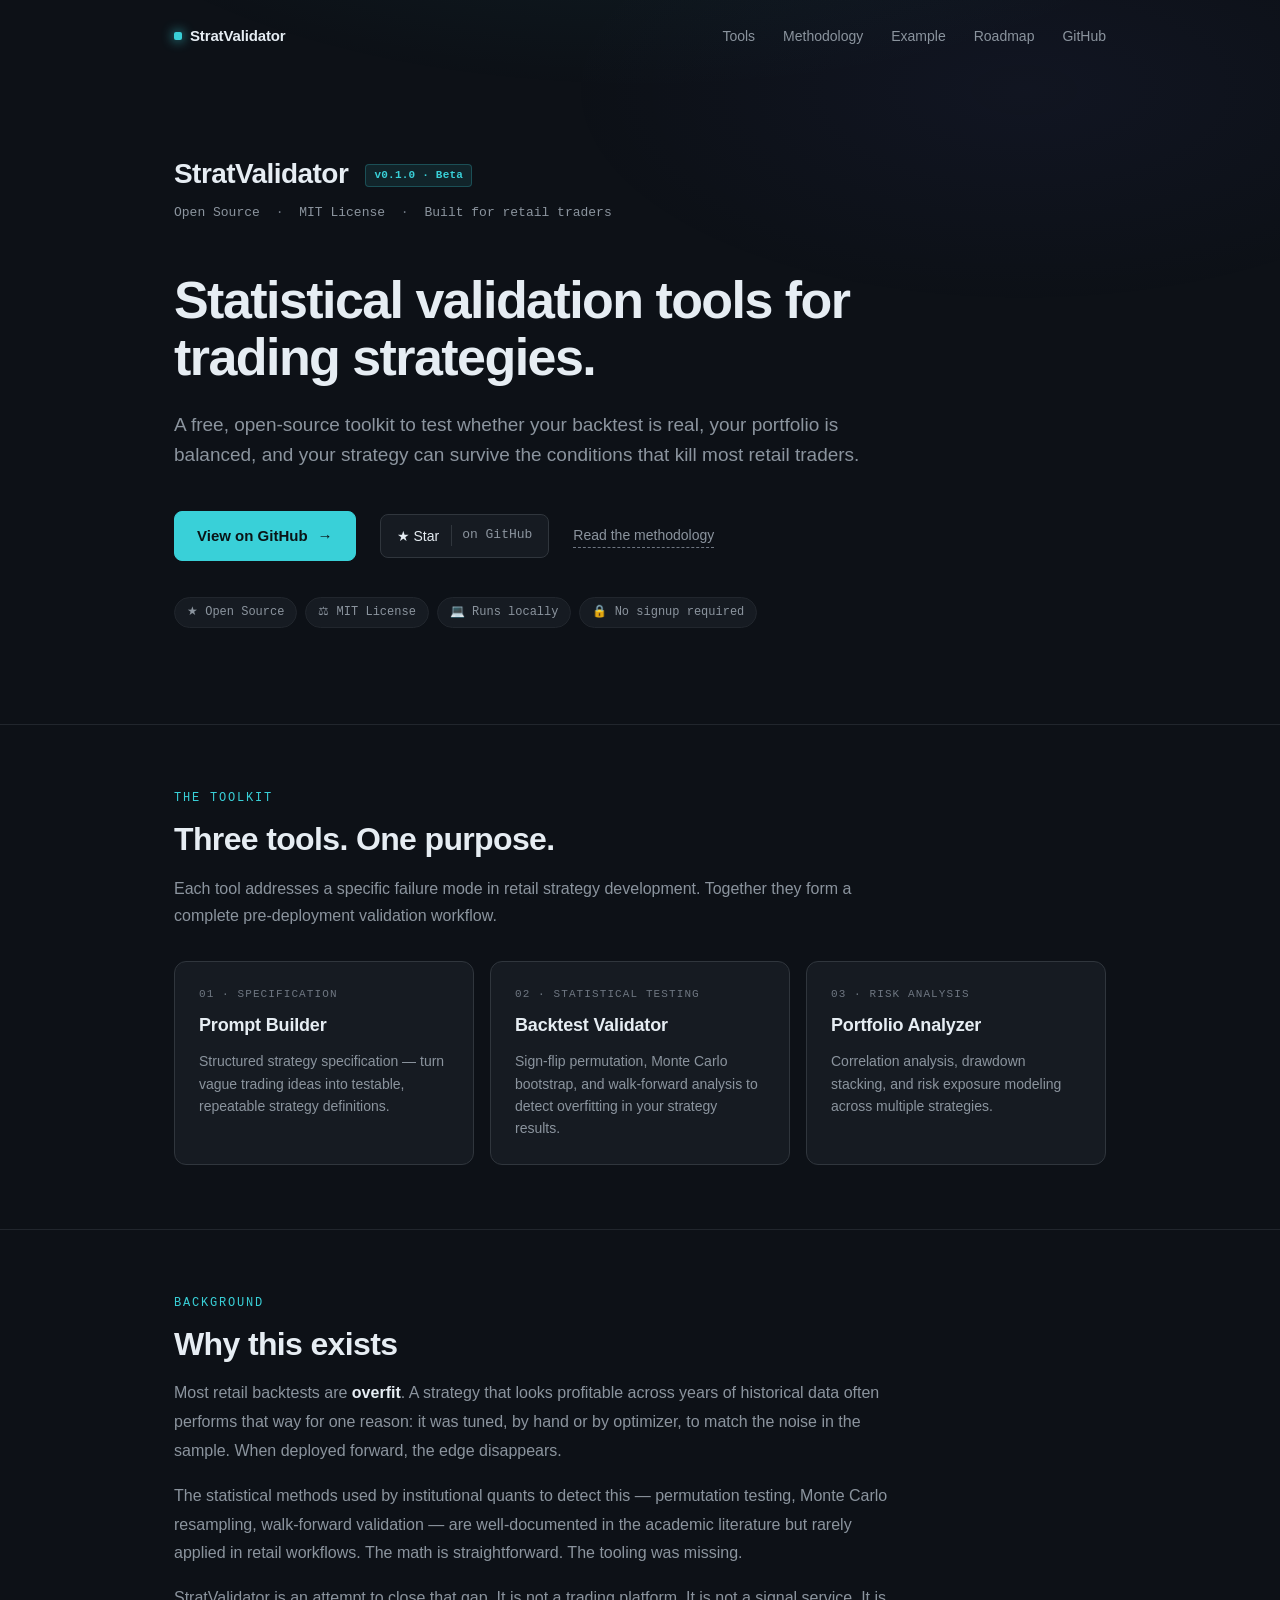
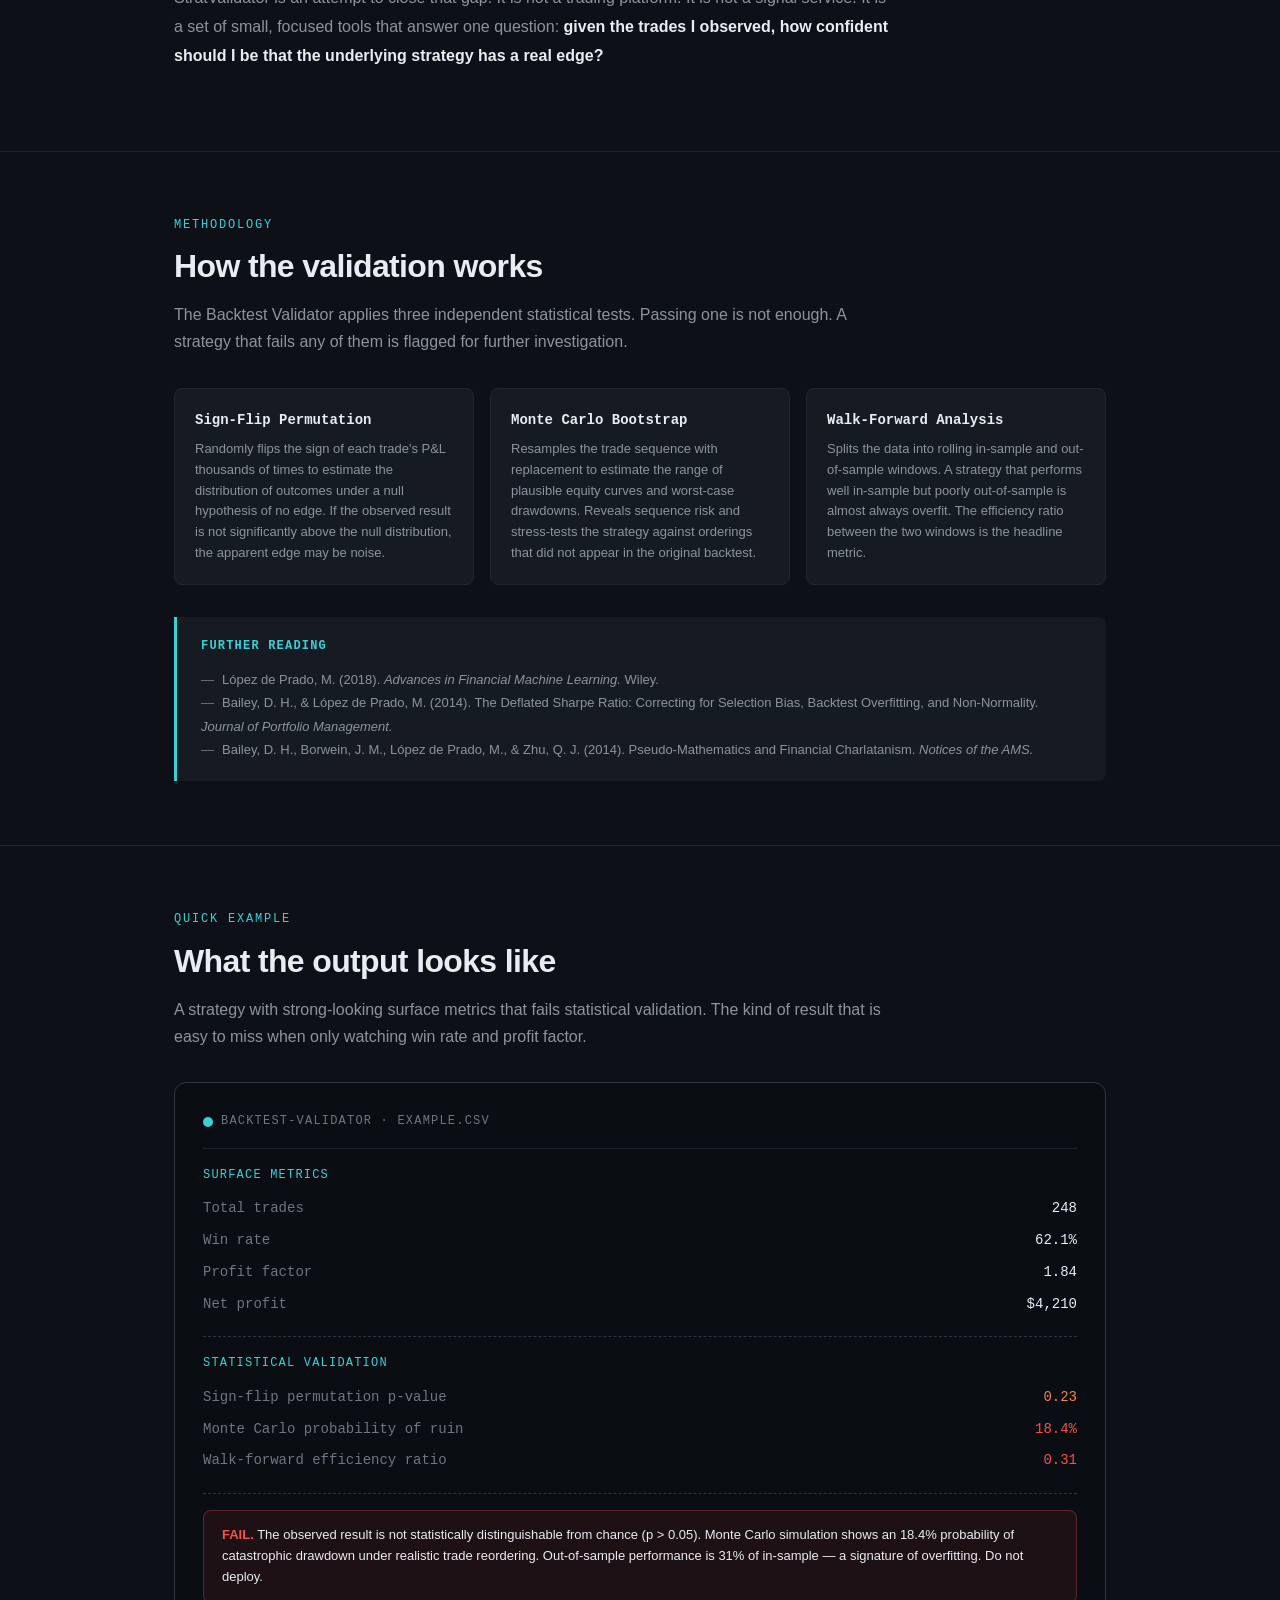
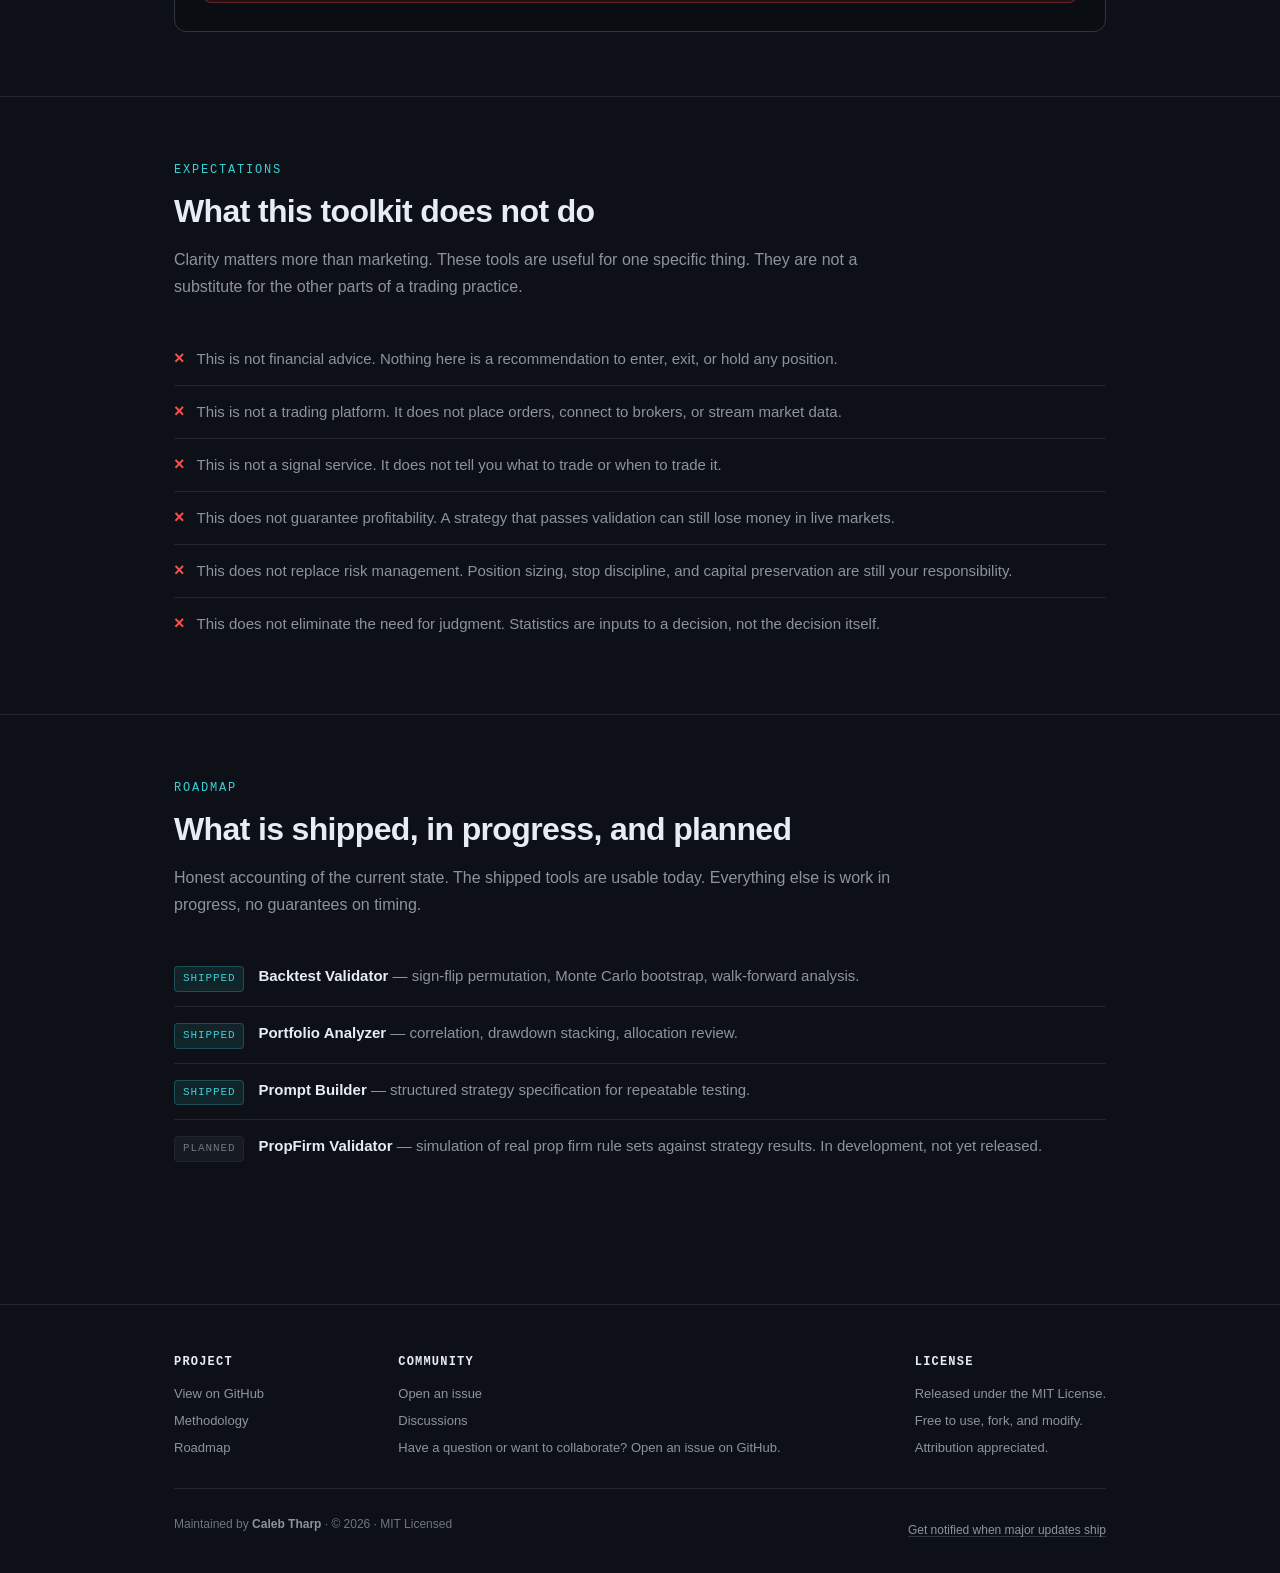
==== index.html @ d324a7cc "Add files via upload" ====
<!DOCTYPE html>
<html lang="en">
<head>
<meta charset="UTF-8">
<meta name="viewport" content="width=device-width, initial-scale=1.0">
<title>StratValidator &mdash; Statistical validation tools for trading strategies</title>
<meta name="description" content="A free, open-source toolkit to test whether your backtest is real, your portfolio is balanced, and your strategy can survive the conditions that kill most retail traders.">
<style>
*, *::before, *::after { box-sizing: border-box; margin: 0; padding: 0; }

:root {
  --bg: #0d1117;
  --bg-elev: #161b22;
  --bg-elev-2: #1c232c;
  --border: #30363d;
  --border-soft: #21262d;
  --text: #e6edf3;
  --text-dim: #8b949e;
  --text-faint: #6e7681;
  --accent: #39d0d8;
  --accent-dim: #2ba9b1;
  --accent-soft: rgba(57, 208, 216, 0.1);
  --warn: #f0883e;
  --danger: #f85149;
  --code-bg: #0a0d12;
  --radius: 8px;
  --radius-lg: 12px;
  --font: -apple-system, BlinkMacSystemFont, "Segoe UI", Roboto, Oxygen, Ubuntu, Cantarell, sans-serif;
  --font-mono: "SF Mono", Menlo, Monaco, Consolas, "Liberation Mono", "Courier New", monospace;
}

html { scroll-behavior: smooth; }

body {
  font-family: var(--font);
  background: var(--bg);
  color: var(--text);
  line-height: 1.6;
  font-size: 16px;
  -webkit-font-smoothing: antialiased;
  -moz-osx-font-smoothing: grayscale;
}

/* Subtle background texture */
body::before {
  content: "";
  position: fixed;
  top: 0;
  left: 0;
  right: 0;
  bottom: 0;
  background:
    radial-gradient(ellipse 80% 50% at 50% -20%, rgba(57, 208, 216, 0.08), transparent 60%),
    radial-gradient(ellipse 60% 40% at 80% 10%, rgba(99, 102, 241, 0.05), transparent 60%);
  pointer-events: none;
  z-index: 0;
}

.container {
  max-width: 980px;
  margin: 0 auto;
  padding: 0 24px;
  position: relative;
  z-index: 1;
}

/* ---------- TOP NAV ---------- */
.topnav {
  padding: 24px 0;
  display: flex;
  justify-content: space-between;
  align-items: center;
  position: relative;
  z-index: 10;
}

.brand-mark {
  font-weight: 700;
  font-size: 15px;
  letter-spacing: -0.01em;
  color: var(--text);
  text-decoration: none;
  display: flex;
  align-items: center;
  gap: 8px;
}

.brand-mark::before {
  content: "";
  display: inline-block;
  width: 8px;
  height: 8px;
  background: var(--accent);
  border-radius: 2px;
  box-shadow: 0 0 12px var(--accent);
}

.nav-links {
  display: flex;
  gap: 28px;
  font-size: 14px;
}

.nav-links a {
  color: var(--text-dim);
  text-decoration: none;
  transition: color 0.15s;
}

.nav-links a:hover { color: var(--text); }

@media (max-width: 640px) {
  .nav-links { display: none; }
}

/* ---------- HERO ---------- */
.hero {
  padding: 80px 0 96px;
  position: relative;
}

.brand-header { margin-bottom: 48px; }

.brand-name {
  font-size: 28px;
  font-weight: 700;
  letter-spacing: -0.02em;
  margin-bottom: 6px;
}

.brand-meta {
  font-size: 13px;
  color: var(--text-dim);
  font-family: var(--font-mono);
}

.brand-meta .dot {
  color: var(--text-faint);
  margin: 0 8px;
}

.version-badge {
  display: inline-block;
  font-size: 11px;
  font-family: var(--font-mono);
  color: var(--accent);
  background: var(--accent-soft);
  border: 1px solid rgba(57, 208, 216, 0.25);
  padding: 2px 8px;
  border-radius: 4px;
  margin-left: 10px;
  vertical-align: middle;
  letter-spacing: 0.02em;
}

.hero-headline {
  font-size: clamp(32px, 5.5vw, 52px);
  font-weight: 700;
  line-height: 1.1;
  letter-spacing: -0.03em;
  margin-bottom: 24px;
  max-width: 820px;
}

.hero-subhead {
  font-size: clamp(16px, 2vw, 19px);
  color: var(--text-dim);
  max-width: 720px;
  margin-bottom: 40px;
  line-height: 1.6;
}

.cta-row {
  display: flex;
  align-items: center;
  gap: 24px;
  flex-wrap: wrap;
  margin-bottom: 36px;
}

.btn-primary {
  display: inline-flex;
  align-items: center;
  gap: 10px;
  background: var(--accent);
  color: #0a1416;
  font-weight: 600;
  font-size: 15px;
  padding: 12px 22px;
  border-radius: var(--radius);
  text-decoration: none;
  transition: all 0.15s;
  border: 1px solid var(--accent);
}

.btn-primary:hover {
  background: var(--accent-dim);
  border-color: var(--accent-dim);
  transform: translateY(-1px);
  box-shadow: 0 6px 20px rgba(57, 208, 216, 0.25);
}

.btn-star {
  display: inline-flex;
  align-items: center;
  gap: 8px;
  background: var(--bg-elev);
  color: var(--text);
  font-weight: 500;
  font-size: 14px;
  padding: 10px 16px;
  border-radius: var(--radius);
  text-decoration: none;
  border: 1px solid var(--border);
  transition: all 0.15s;
}

.btn-star:hover {
  background: var(--bg-elev-2);
  border-color: var(--text-faint);
}

.btn-star .count {
  color: var(--text-dim);
  font-family: var(--font-mono);
  font-size: 13px;
  border-left: 1px solid var(--border);
  padding-left: 10px;
  margin-left: 4px;
}

.link-secondary {
  color: var(--text-dim);
  text-decoration: none;
  font-size: 14px;
  border-bottom: 1px dashed var(--text-faint);
  padding-bottom: 1px;
  transition: color 0.15s;
}

.link-secondary:hover { color: var(--accent); border-bottom-color: var(--accent); }

.trust-signals {
  display: flex;
  flex-wrap: wrap;
  gap: 8px;
  list-style: none;
  margin-top: 8px;
}

.trust-signals li {
  font-size: 12px;
  font-family: var(--font-mono);
  color: var(--text-dim);
  background: var(--bg-elev);
  border: 1px solid var(--border-soft);
  padding: 5px 12px;
  border-radius: 50px;
}

/* ---------- SECTION SHARED ---------- */
section { padding: 64px 0; position: relative; }

.section-label {
  font-size: 12px;
  font-family: var(--font-mono);
  color: var(--accent);
  text-transform: uppercase;
  letter-spacing: 0.15em;
  margin-bottom: 12px;
  display: block;
}

.section-title {
  font-size: clamp(24px, 3vw, 32px);
  font-weight: 700;
  letter-spacing: -0.02em;
  margin-bottom: 16px;
  line-height: 1.2;
}

.section-lead {
  font-size: 16px;
  color: var(--text-dim);
  max-width: 720px;
  margin-bottom: 32px;
  line-height: 1.7;
}

.section-divider {
  border: none;
  border-top: 1px solid var(--border-soft);
  margin: 0;
}

/* ---------- TOOLS GRID ---------- */
.tools-grid {
  display: grid;
  grid-template-columns: repeat(3, 1fr);
  gap: 16px;
}

@media (max-width: 820px) {
  .tools-grid { grid-template-columns: 1fr; }
}

.tool-card {
  background: var(--bg-elev);
  border: 1px solid var(--border);
  border-radius: var(--radius-lg);
  padding: 24px;
  transition: all 0.2s;
  position: relative;
  overflow: hidden;
}

.tool-card:hover {
  border-color: var(--accent-dim);
  transform: translateY(-2px);
  box-shadow: 0 8px 24px rgba(0, 0, 0, 0.3), 0 0 0 1px rgba(57, 208, 216, 0.15);
}

.tool-card::before {
  content: "";
  position: absolute;
  top: 0;
  left: 0;
  right: 0;
  height: 2px;
  background: linear-gradient(90deg, var(--accent) 0%, transparent 100%);
  opacity: 0;
  transition: opacity 0.2s;
}

.tool-card:hover::before { opacity: 1; }

.tool-tag {
  font-size: 11px;
  font-family: var(--font-mono);
  color: var(--text-faint);
  text-transform: uppercase;
  letter-spacing: 0.1em;
  margin-bottom: 8px;
}

.tool-card h3 {
  font-size: 18px;
  font-weight: 600;
  margin-bottom: 10px;
  letter-spacing: -0.01em;
}

.tool-card p {
  font-size: 14px;
  color: var(--text-dim);
  line-height: 1.6;
}

/* ---------- WHY EXISTS ---------- */
.why p {
  font-size: 16px;
  color: var(--text-dim);
  max-width: 720px;
  line-height: 1.8;
  margin-bottom: 16px;
}

.why p strong { color: var(--text); font-weight: 600; }

/* ---------- METHODOLOGY ---------- */
.method-grid {
  display: grid;
  grid-template-columns: repeat(3, 1fr);
  gap: 16px;
  margin-top: 24px;
}

@media (max-width: 820px) {
  .method-grid { grid-template-columns: 1fr; }
}

.method-card {
  background: var(--bg-elev);
  border: 1px solid var(--border-soft);
  border-radius: var(--radius);
  padding: 20px;
}

.method-card h4 {
  font-size: 14px;
  font-weight: 600;
  margin-bottom: 8px;
  color: var(--text);
  font-family: var(--font-mono);
}

.method-card p {
  font-size: 13px;
  color: var(--text-dim);
  line-height: 1.6;
}

.citations {
  margin-top: 32px;
  padding: 20px 24px;
  background: var(--bg-elev);
  border-left: 3px solid var(--accent);
  border-radius: 0 var(--radius) var(--radius) 0;
}

.citations h4 {
  font-size: 12px;
  font-family: var(--font-mono);
  color: var(--accent);
  text-transform: uppercase;
  letter-spacing: 0.1em;
  margin-bottom: 12px;
}

.citations ul {
  list-style: none;
  font-size: 13px;
  color: var(--text-dim);
  line-height: 1.8;
}

.citations li::before {
  content: "—";
  color: var(--text-faint);
  margin-right: 8px;
}

/* ---------- QUICK EXAMPLE ---------- */
.example-block {
  background: var(--code-bg);
  border: 1px solid var(--border);
  border-radius: var(--radius-lg);
  padding: 28px;
  font-family: var(--font-mono);
  font-size: 14px;
  line-height: 1.7;
  margin-top: 20px;
  overflow-x: auto;
}

.example-header {
  display: flex;
  align-items: center;
  gap: 8px;
  padding-bottom: 16px;
  margin-bottom: 16px;
  border-bottom: 1px solid var(--border-soft);
  font-size: 12px;
  color: var(--text-faint);
  text-transform: uppercase;
  letter-spacing: 0.1em;
}

.example-header::before {
  content: "";
  width: 10px;
  height: 10px;
  border-radius: 50%;
  background: var(--accent);
  display: inline-block;
}

.example-label {
  color: var(--accent);
  font-size: 12px;
  text-transform: uppercase;
  letter-spacing: 0.1em;
  margin-bottom: 8px;
  display: block;
}

.example-line {
  display: flex;
  justify-content: space-between;
  padding: 4px 0;
  color: var(--text-dim);
}

.example-line .key { color: var(--text-faint); }
.example-line .val { color: var(--text); }
.example-line .val.fail { color: var(--danger); }
.example-line .val.warn { color: var(--warn); }
.example-line .val.pass { color: var(--accent); }

.example-divider {
  border: none;
  border-top: 1px dashed var(--border);
  margin: 16px 0;
}

.verdict {
  background: rgba(248, 81, 73, 0.08);
  border: 1px solid rgba(248, 81, 73, 0.3);
  border-radius: var(--radius);
  padding: 14px 18px;
  margin-top: 16px;
  font-family: var(--font);
  font-size: 13px;
  color: var(--text);
  line-height: 1.6;
}

.verdict strong { color: var(--danger); }

/* ---------- NOT FOR ---------- */
.not-list {
  list-style: none;
  margin-top: 24px;
}

.not-list li {
  padding: 14px 0;
  border-bottom: 1px solid var(--border-soft);
  color: var(--text-dim);
  font-size: 15px;
  display: flex;
  align-items: flex-start;
  gap: 12px;
}

.not-list li:last-child { border-bottom: none; }

.not-list li::before {
  content: "×";
  color: var(--danger);
  font-weight: 700;
  font-size: 18px;
  flex-shrink: 0;
  line-height: 1.3;
}

/* ---------- ROADMAP ---------- */
.roadmap-list {
  list-style: none;
  margin-top: 20px;
}

.roadmap-list li {
  padding: 14px 0;
  border-bottom: 1px solid var(--border-soft);
  font-size: 15px;
  color: var(--text-dim);
  display: flex;
  align-items: flex-start;
  gap: 14px;
  line-height: 1.6;
}

.roadmap-list li:last-child { border-bottom: none; }

.roadmap-status {
  font-size: 11px;
  font-family: var(--font-mono);
  text-transform: uppercase;
  letter-spacing: 0.08em;
  padding: 3px 8px;
  border-radius: 4px;
  flex-shrink: 0;
  margin-top: 2px;
}

.roadmap-status.shipped {
  color: var(--accent);
  background: var(--accent-soft);
  border: 1px solid rgba(57, 208, 216, 0.25);
}

.roadmap-status.progress {
  color: var(--warn);
  background: rgba(240, 136, 62, 0.1);
  border: 1px solid rgba(240, 136, 62, 0.25);
}

.roadmap-status.future {
  color: var(--text-faint);
  background: var(--bg-elev);
  border: 1px solid var(--border-soft);
}

.roadmap-item-text strong { color: var(--text); font-weight: 600; }

/* ---------- FOOTER ---------- */
footer {
  border-top: 1px solid var(--border-soft);
  padding: 48px 0 32px;
  margin-top: 64px;
  color: var(--text-dim);
  font-size: 14px;
}

.footer-row {
  display: flex;
  justify-content: space-between;
  align-items: flex-start;
  flex-wrap: wrap;
  gap: 24px;
  margin-bottom: 24px;
}

.footer-col h5 {
  font-size: 12px;
  font-family: var(--font-mono);
  color: var(--text);
  text-transform: uppercase;
  letter-spacing: 0.1em;
  margin-bottom: 12px;
}

.footer-col p, .footer-col a {
  font-size: 13px;
  color: var(--text-dim);
  text-decoration: none;
  display: block;
  margin-bottom: 6px;
  line-height: 1.6;
}

.footer-col a:hover { color: var(--accent); }

.footer-bottom {
  border-top: 1px solid var(--border-soft);
  padding-top: 20px;
  display: flex;
  justify-content: space-between;
  align-items: center;
  flex-wrap: wrap;
  gap: 16px;
  font-size: 12px;
  color: var(--text-faint);
}

.footer-newsletter {
  font-size: 12px;
  color: var(--text-faint);
  margin-top: 12px;
}

.footer-newsletter a {
  color: var(--text-dim);
  text-decoration: underline;
  text-decoration-color: var(--border);
  text-underline-offset: 2px;
}

.footer-newsletter a:hover { color: var(--accent); text-decoration-color: var(--accent); }

</style>
</head>
<body>

<!-- ============ TOP NAV ============ -->
<div class="container">
  <nav class="topnav">
    <a href="#" class="brand-mark">StratValidator</a>
    <div class="nav-links">
      <a href="#tools">Tools</a>
      <a href="#methodology">Methodology</a>
      <a href="#example">Example</a>
      <a href="#roadmap">Roadmap</a>
      <a href="https://github.com/ctharp/stratvalidator-core" target="_blank" rel="noopener">GitHub</a>
    </div>
  </nav>
</div>

<!-- ============ HERO ============ -->
<header class="hero">
  <div class="container">
    <div class="brand-header">
      <div class="brand-name">StratValidator <span class="version-badge">v0.1.0 &middot; Beta</span></div>
      <div class="brand-meta">
        Open Source <span class="dot">&middot;</span> MIT License <span class="dot">&middot;</span> Built for retail traders
      </div>
    </div>

    <h1 class="hero-headline">
      Statistical validation tools for trading strategies.
    </h1>

    <p class="hero-subhead">
      A free, open-source toolkit to test whether your backtest is real,
      your portfolio is balanced, and your strategy can survive the conditions
      that kill most retail traders.
    </p>

    <div class="cta-row">
      <a href="https://github.com/ctharp/stratvalidator-core" class="btn-primary" target="_blank" rel="noopener">
        View on GitHub
        <span aria-hidden="true">&rarr;</span>
      </a>
      <a href="https://github.com/ctharp/stratvalidator-core" class="btn-star" target="_blank" rel="noopener">
        &#9733; Star
        <span class="count">on GitHub</span>
      </a>
      <a href="#methodology" class="link-secondary">Read the methodology</a>
    </div>

    <ul class="trust-signals">
      <li>&#9733; Open Source</li>
      <li>&#9878; MIT License</li>
      <li>&#128187; Runs locally</li>
      <li>&#128274; No signup required</li>
    </ul>
  </div>
</header>

<hr class="section-divider">

<!-- ============ TOOLS ============ -->
<section id="tools">
  <div class="container">
    <span class="section-label">The Toolkit</span>
    <h2 class="section-title">Three tools. One purpose.</h2>
    <p class="section-lead">
      Each tool addresses a specific failure mode in retail strategy development.
      Together they form a complete pre-deployment validation workflow.
    </p>

    <div class="tools-grid">
      <article class="tool-card">
        <div class="tool-tag">01 &middot; Specification</div>
        <h3>Prompt Builder</h3>
        <p>Structured strategy specification &mdash; turn vague trading ideas into testable, repeatable strategy definitions.</p>
      </article>

      <article class="tool-card">
        <div class="tool-tag">02 &middot; Statistical Testing</div>
        <h3>Backtest Validator</h3>
        <p>Sign-flip permutation, Monte Carlo bootstrap, and walk-forward analysis to detect overfitting in your strategy results.</p>
      </article>

      <article class="tool-card">
        <div class="tool-tag">03 &middot; Risk Analysis</div>
        <h3>Portfolio Analyzer</h3>
        <p>Correlation analysis, drawdown stacking, and risk exposure modeling across multiple strategies.</p>
      </article>
    </div>
  </div>
</section>

<hr class="section-divider">

<!-- ============ WHY THIS EXISTS ============ -->
<section class="why">
  <div class="container">
    <span class="section-label">Background</span>
    <h2 class="section-title">Why this exists</h2>
    <p>
      Most retail backtests are <strong>overfit</strong>. A strategy that looks profitable across years of historical data
      often performs that way for one reason: it was tuned, by hand or by optimizer, to match the noise in the sample.
      When deployed forward, the edge disappears.
    </p>
    <p>
      The statistical methods used by institutional quants to detect this &mdash; permutation testing, Monte Carlo
      resampling, walk-forward validation &mdash; are well-documented in the academic literature but rarely applied
      in retail workflows. The math is straightforward. The tooling was missing.
    </p>
    <p>
      StratValidator is an attempt to close that gap. It is not a trading platform. It is not a signal service.
      It is a set of small, focused tools that answer one question: <strong>given the trades I observed, how confident
      should I be that the underlying strategy has a real edge?</strong>
    </p>
  </div>
</section>

<hr class="section-divider">

<!-- ============ METHODOLOGY ============ -->
<section id="methodology">
  <div class="container">
    <span class="section-label">Methodology</span>
    <h2 class="section-title">How the validation works</h2>
    <p class="section-lead">
      The Backtest Validator applies three independent statistical tests. Passing one is not enough.
      A strategy that fails any of them is flagged for further investigation.
    </p>

    <div class="method-grid">
      <div class="method-card">
        <h4>Sign-Flip Permutation</h4>
        <p>Randomly flips the sign of each trade's P&amp;L thousands of times to estimate the distribution of outcomes under a null hypothesis of no edge. If the observed result is not significantly above the null distribution, the apparent edge may be noise.</p>
      </div>
      <div class="method-card">
        <h4>Monte Carlo Bootstrap</h4>
        <p>Resamples the trade sequence with replacement to estimate the range of plausible equity curves and worst-case drawdowns. Reveals sequence risk and stress-tests the strategy against orderings that did not appear in the original backtest.</p>
      </div>
      <div class="method-card">
        <h4>Walk-Forward Analysis</h4>
        <p>Splits the data into rolling in-sample and out-of-sample windows. A strategy that performs well in-sample but poorly out-of-sample is almost always overfit. The efficiency ratio between the two windows is the headline metric.</p>
      </div>
    </div>

    <div class="citations">
      <h4>Further reading</h4>
      <ul>
        <li>L&oacute;pez de Prado, M. (2018). <em>Advances in Financial Machine Learning.</em> Wiley.</li>
        <li>Bailey, D. H., &amp; L&oacute;pez de Prado, M. (2014). The Deflated Sharpe Ratio: Correcting for Selection Bias, Backtest Overfitting, and Non-Normality. <em>Journal of Portfolio Management.</em></li>
        <li>Bailey, D. H., Borwein, J. M., L&oacute;pez de Prado, M., &amp; Zhu, Q. J. (2014). Pseudo-Mathematics and Financial Charlatanism. <em>Notices of the AMS.</em></li>
      </ul>
    </div>
  </div>
</section>

<hr class="section-divider">

<!-- ============ EXAMPLE ============ -->
<section id="example">
  <div class="container">
    <span class="section-label">Quick Example</span>
    <h2 class="section-title">What the output looks like</h2>
    <p class="section-lead">
      A strategy with strong-looking surface metrics that fails statistical validation.
      The kind of result that is easy to miss when only watching win rate and profit factor.
    </p>

    <div class="example-block">
      <div class="example-header">backtest-validator &middot; example.csv</div>

      <span class="example-label">Surface metrics</span>
      <div class="example-line"><span class="key">Total trades</span><span class="val">248</span></div>
      <div class="example-line"><span class="key">Win rate</span><span class="val">62.1%</span></div>
      <div class="example-line"><span class="key">Profit factor</span><span class="val">1.84</span></div>
      <div class="example-line"><span class="key">Net profit</span><span class="val">$4,210</span></div>

      <hr class="example-divider">

      <span class="example-label">Statistical validation</span>
      <div class="example-line"><span class="key">Sign-flip permutation p-value</span><span class="val warn">0.23</span></div>
      <div class="example-line"><span class="key">Monte Carlo probability of ruin</span><span class="val fail">18.4%</span></div>
      <div class="example-line"><span class="key">Walk-forward efficiency ratio</span><span class="val fail">0.31</span></div>

      <hr class="example-divider">

      <div class="verdict">
        <strong>FAIL.</strong> The observed result is not statistically distinguishable from chance (p &gt; 0.05).
        Monte Carlo simulation shows an 18.4% probability of catastrophic drawdown under realistic trade reordering.
        Out-of-sample performance is 31% of in-sample &mdash; a signature of overfitting. Do not deploy.
      </div>
    </div>
  </div>
</section>

<hr class="section-divider">

<!-- ============ NOT FOR ============ -->
<section>
  <div class="container">
    <span class="section-label">Expectations</span>
    <h2 class="section-title">What this toolkit does not do</h2>
    <p class="section-lead">
      Clarity matters more than marketing. These tools are useful for one specific thing.
      They are not a substitute for the other parts of a trading practice.
    </p>

    <ul class="not-list">
      <li>This is not financial advice. Nothing here is a recommendation to enter, exit, or hold any position.</li>
      <li>This is not a trading platform. It does not place orders, connect to brokers, or stream market data.</li>
      <li>This is not a signal service. It does not tell you what to trade or when to trade it.</li>
      <li>This does not guarantee profitability. A strategy that passes validation can still lose money in live markets.</li>
      <li>This does not replace risk management. Position sizing, stop discipline, and capital preservation are still your responsibility.</li>
      <li>This does not eliminate the need for judgment. Statistics are inputs to a decision, not the decision itself.</li>
    </ul>
  </div>
</section>

<hr class="section-divider">

<!-- ============ ROADMAP ============ -->
<section id="roadmap">
  <div class="container">
    <span class="section-label">Roadmap</span>
    <h2 class="section-title">What is shipped, in progress, and planned</h2>
    <p class="section-lead">
      Honest accounting of the current state. The shipped tools are usable today.
      Everything else is work in progress, no guarantees on timing.
    </p>

    <ul class="roadmap-list">
      <li>
        <span class="roadmap-status shipped">Shipped</span>
        <span class="roadmap-item-text"><strong>Backtest Validator</strong> &mdash; sign-flip permutation, Monte Carlo bootstrap, walk-forward analysis.</span>
      </li>
      <li>
        <span class="roadmap-status shipped">Shipped</span>
        <span class="roadmap-item-text"><strong>Portfolio Analyzer</strong> &mdash; correlation, drawdown stacking, allocation review.</span>
      </li>
      <li>
        <span class="roadmap-status shipped">Shipped</span>
        <span class="roadmap-item-text"><strong>Prompt Builder</strong> &mdash; structured strategy specification for repeatable testing.</span>
      </li>
      <li>
        <span class="roadmap-status future">Planned</span>
        <span class="roadmap-item-text"><strong>PropFirm Validator</strong> &mdash; simulation of real prop firm rule sets against strategy results. In development, not yet released.</span>
      </li>
    </ul>
  </div>
</section>

<!-- ============ FOOTER ============ -->
<footer>
  <div class="container">
    <div class="footer-row">
      <div class="footer-col">
        <h5>Project</h5>
        <a href="https://github.com/ctharp/stratvalidator-core" target="_blank" rel="noopener">View on GitHub</a>
        <a href="#methodology">Methodology</a>
        <a href="#roadmap">Roadmap</a>
      </div>
      <div class="footer-col">
        <h5>Community</h5>
        <a href="https://github.com/ctharp/stratvalidator-core/issues" target="_blank" rel="noopener">Open an issue</a>
        <a href="https://github.com/ctharp/stratvalidator-core/discussions" target="_blank" rel="noopener">Discussions</a>
        <p>Have a question or want to collaborate? Open an issue on GitHub.</p>
      </div>
      <div class="footer-col">
        <h5>License</h5>
        <p>Released under the MIT License.</p>
        <p>Free to use, fork, and modify.</p>
        <p>Attribution appreciated.</p>
      </div>
    </div>

    <div class="footer-bottom">
      <div>
        Maintained by <strong style="color: var(--text-dim);">Caleb Tharp</strong> &middot;
        &copy; 2026 &middot;
        MIT Licensed
      </div>
      <div class="footer-newsletter">
        <a href="#">Get notified when major updates ship</a>
      </div>
    </div>
  </div>
</footer>

</body>
</html>
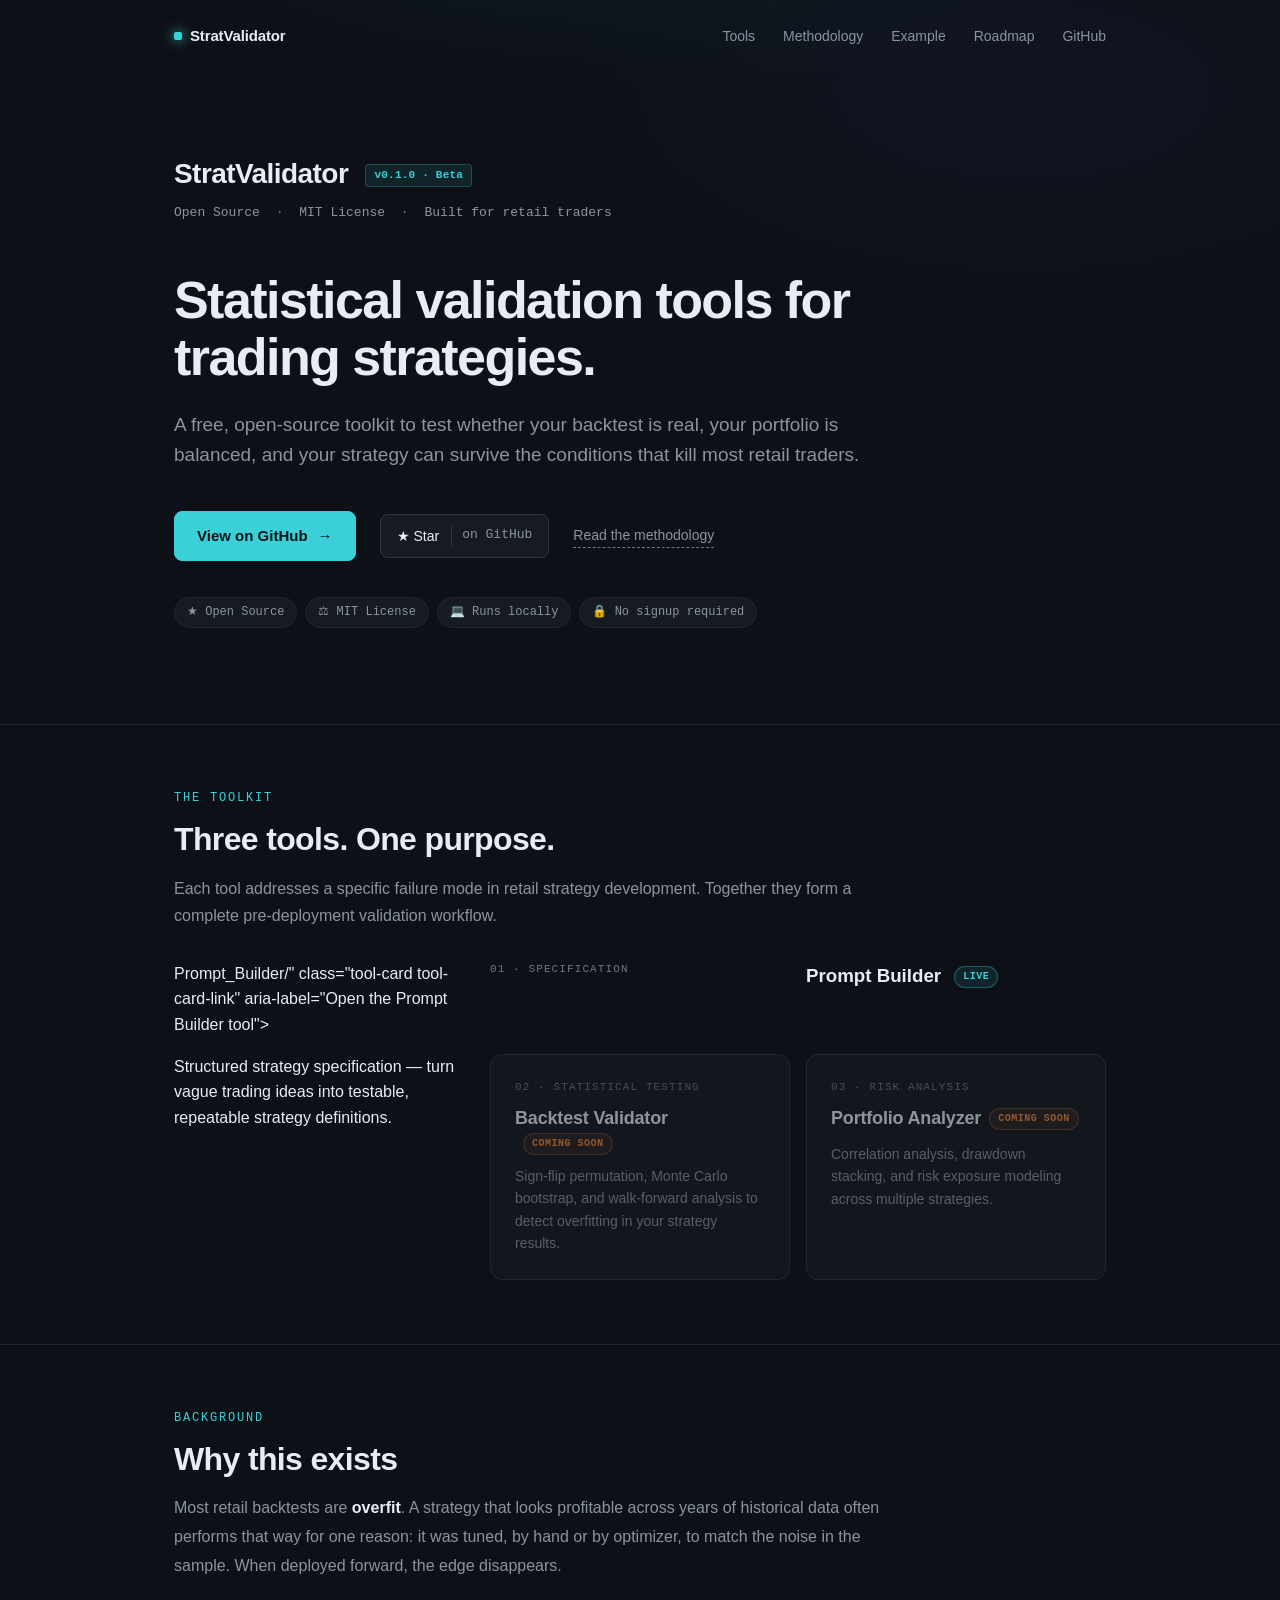
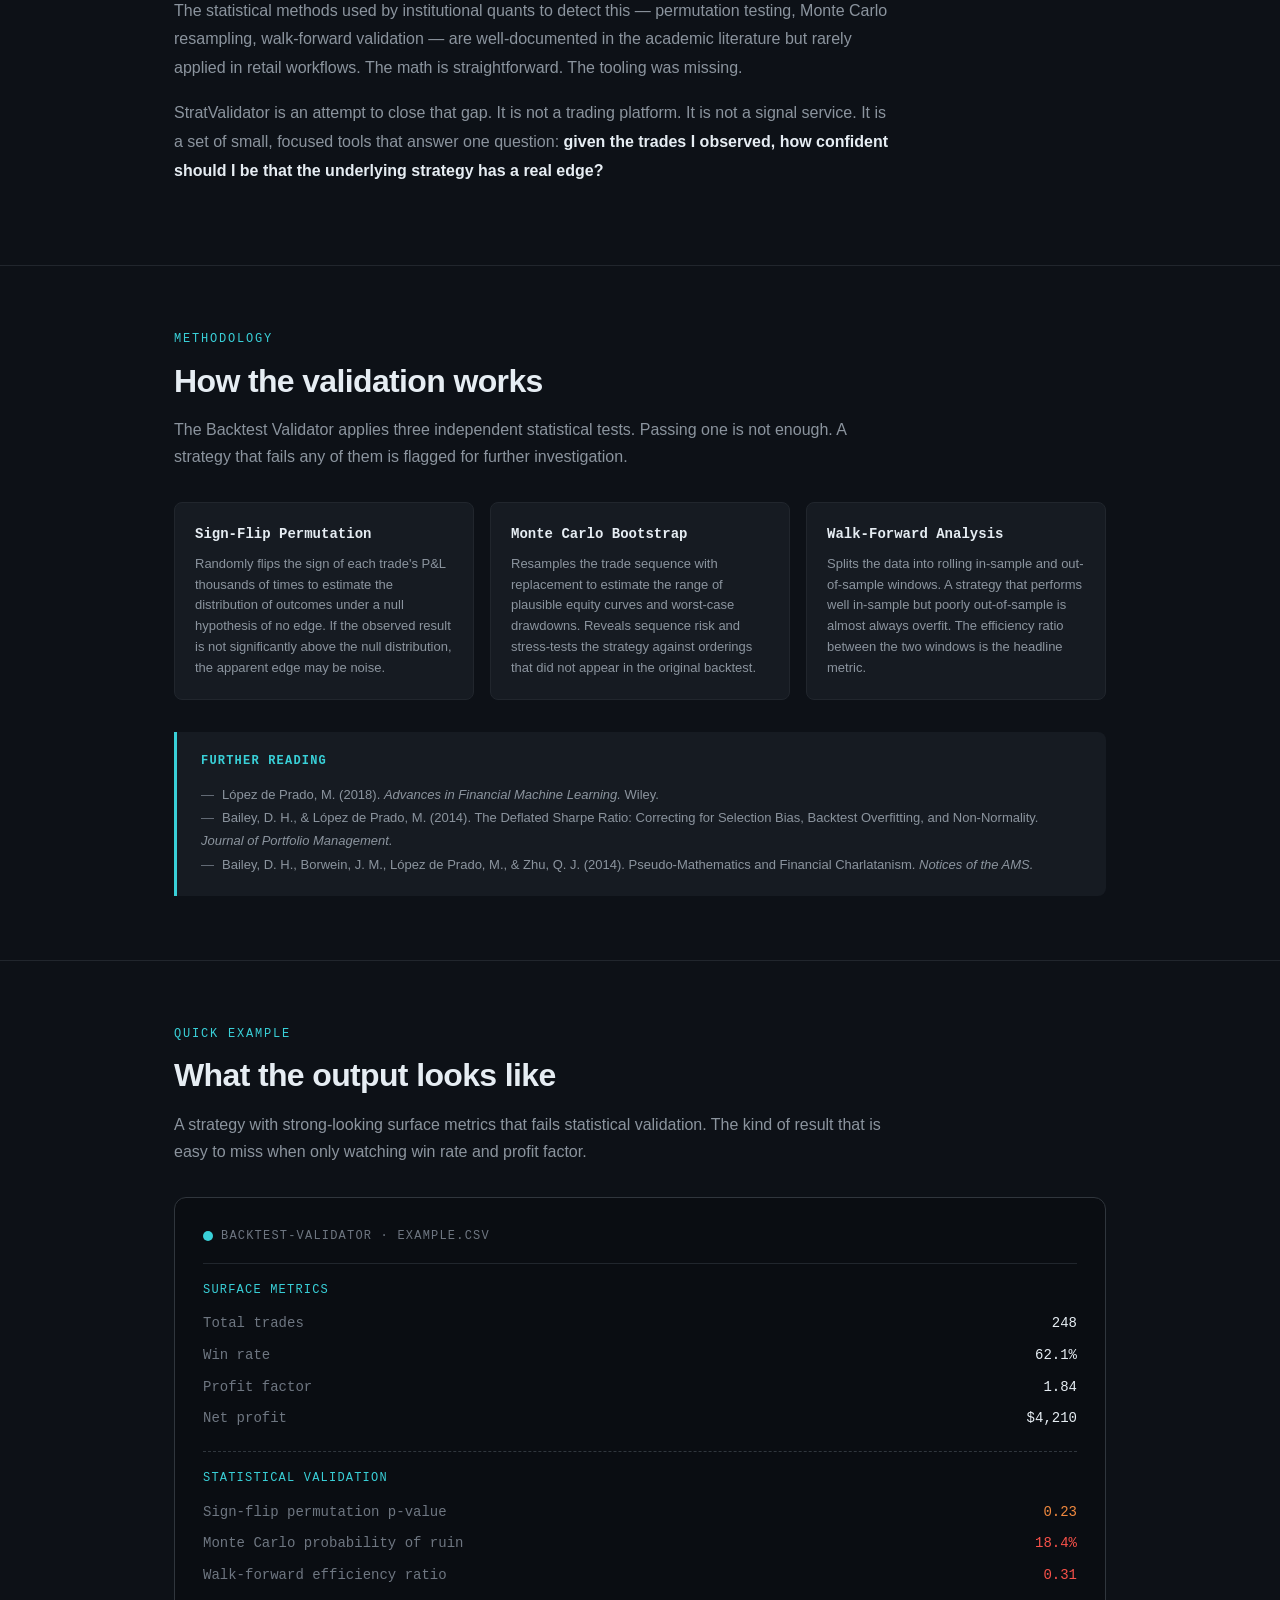
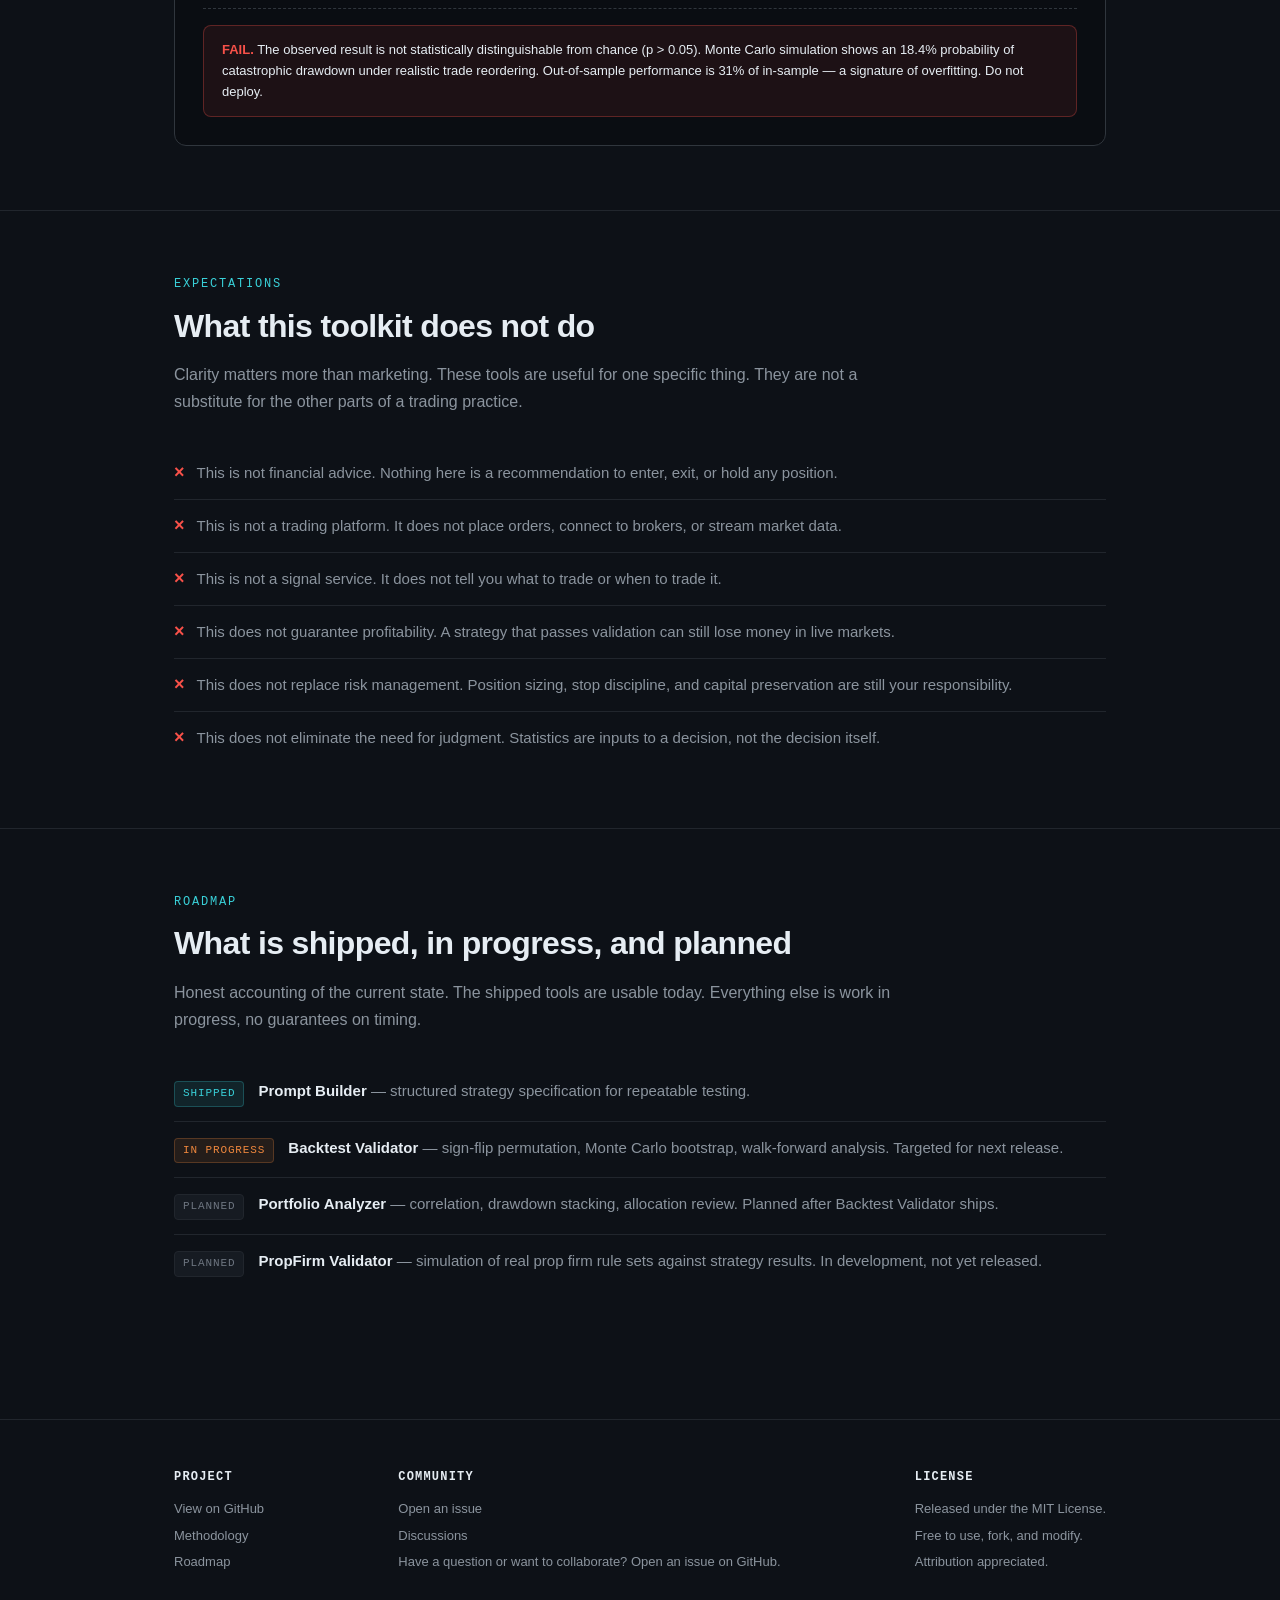
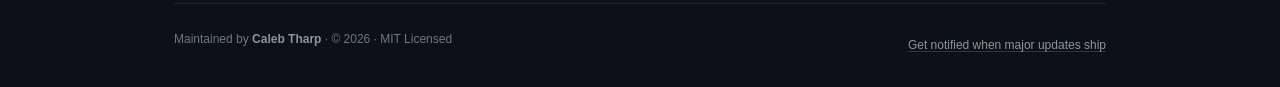
==== commit 7e0a4247: "Add files via upload" ====
--- a/index.html
+++ b/index.html
@@ -7,7 +7,6 @@
 <meta name="description" content="A free, open-source toolkit to test whether your backtest is real, your portfolio is balanced, and your strategy can survive the conditions that kill most retail traders.">
 <style>
 *, *::before, *::after { box-sizing: border-box; margin: 0; padding: 0; }
-
 :root {
   --bg: #0d1117;
   --bg-elev: #161b22;
@@ -28,9 +27,7 @@
   --font: -apple-system, BlinkMacSystemFont, "Segoe UI", Roboto, Oxygen, Ubuntu, Cantarell, sans-serif;
   --font-mono: "SF Mono", Menlo, Monaco, Consolas, "Liberation Mono", "Courier New", monospace;
 }
-
 html { scroll-behavior: smooth; }
-
 body {
   font-family: var(--font);
   background: var(--bg);
@@ -40,7 +37,6 @@
   -webkit-font-smoothing: antialiased;
   -moz-osx-font-smoothing: grayscale;
 }
-
 /* Subtle background texture */
 body::before {
   content: "";
@@ -55,7 +51,6 @@
   pointer-events: none;
   z-index: 0;
 }
-
 .container {
   max-width: 980px;
   margin: 0 auto;
@@ -63,7 +58,6 @@
   position: relative;
   z-index: 1;
 }
-
 /* ---------- TOP NAV ---------- */
 .topnav {
   padding: 24px 0;
@@ -73,7 +67,6 @@
   position: relative;
   z-index: 10;
 }
-
 .brand-mark {
   font-weight: 700;
   font-size: 15px;
@@ -84,7 +77,6 @@
   align-items: center;
   gap: 8px;
 }
-
 .brand-mark::before {
   content: "";
   display: inline-block;
@@ -94,51 +86,41 @@
   border-radius: 2px;
   box-shadow: 0 0 12px var(--accent);
 }
-
 .nav-links {
   display: flex;
   gap: 28px;
   font-size: 14px;
 }
-
 .nav-links a {
   color: var(--text-dim);
   text-decoration: none;
   transition: color 0.15s;
 }
-
 .nav-links a:hover { color: var(--text); }
-
 @media (max-width: 640px) {
   .nav-links { display: none; }
 }
-
 /* ---------- HERO ---------- */
 .hero {
   padding: 80px 0 96px;
   position: relative;
 }
-
 .brand-header { margin-bottom: 48px; }
-
 .brand-name {
   font-size: 28px;
   font-weight: 700;
   letter-spacing: -0.02em;
   margin-bottom: 6px;
 }
-
 .brand-meta {
   font-size: 13px;
   color: var(--text-dim);
   font-family: var(--font-mono);
 }
-
 .brand-meta .dot {
   color: var(--text-faint);
   margin: 0 8px;
 }
-
 .version-badge {
   display: inline-block;
   font-size: 11px;
@@ -152,7 +134,6 @@
   vertical-align: middle;
   letter-spacing: 0.02em;
 }
-
 .hero-headline {
   font-size: clamp(32px, 5.5vw, 52px);
   font-weight: 700;
@@ -161,7 +142,6 @@
   margin-bottom: 24px;
   max-width: 820px;
 }
-
 .hero-subhead {
   font-size: clamp(16px, 2vw, 19px);
   color: var(--text-dim);
@@ -169,7 +149,6 @@
   margin-bottom: 40px;
   line-height: 1.6;
 }
-
 .cta-row {
   display: flex;
   align-items: center;
@@ -177,7 +156,6 @@
   flex-wrap: wrap;
   margin-bottom: 36px;
 }
-
 .btn-primary {
   display: inline-flex;
   align-items: center;
@@ -192,14 +170,12 @@
   transition: all 0.15s;
   border: 1px solid var(--accent);
 }
-
 .btn-primary:hover {
   background: var(--accent-dim);
   border-color: var(--accent-dim);
   transform: translateY(-1px);
   box-shadow: 0 6px 20px rgba(57, 208, 216, 0.25);
 }
-
 .btn-star {
   display: inline-flex;
   align-items: center;
@@ -214,12 +190,10 @@
   border: 1px solid var(--border);
   transition: all 0.15s;
 }
-
 .btn-star:hover {
   background: var(--bg-elev-2);
   border-color: var(--text-faint);
 }
-
 .btn-star .count {
   color: var(--text-dim);
   font-family: var(--font-mono);
@@ -228,7 +202,6 @@
   padding-left: 10px;
   margin-left: 4px;
 }
-
 .link-secondary {
   color: var(--text-dim);
   text-decoration: none;
@@ -237,9 +210,7 @@
   padding-bottom: 1px;
   transition: color 0.15s;
 }
-
 .link-secondary:hover { color: var(--accent); border-bottom-color: var(--accent); }
-
 .trust-signals {
   display: flex;
   flex-wrap: wrap;
@@ -247,7 +218,6 @@
   list-style: none;
   margin-top: 8px;
 }
-
 .trust-signals li {
   font-size: 12px;
   font-family: var(--font-mono);
@@ -257,10 +227,8 @@
   padding: 5px 12px;
   border-radius: 50px;
 }
-
 /* ---------- SECTION SHARED ---------- */
 section { padding: 64px 0; position: relative; }
-
 .section-label {
   font-size: 12px;
   font-family: var(--font-mono);
@@ -270,7 +238,6 @@
   margin-bottom: 12px;
   display: block;
 }
-
 .section-title {
   font-size: clamp(24px, 3vw, 32px);
   font-weight: 700;
@@ -278,7 +245,6 @@
   margin-bottom: 16px;
   line-height: 1.2;
 }
-
 .section-lead {
   font-size: 16px;
   color: var(--text-dim);
@@ -286,24 +252,20 @@
   margin-bottom: 32px;
   line-height: 1.7;
 }
-
 .section-divider {
   border: none;
   border-top: 1px solid var(--border-soft);
   margin: 0;
 }
-
 /* ---------- TOOLS GRID ---------- */
 .tools-grid {
   display: grid;
   grid-template-columns: repeat(3, 1fr);
   gap: 16px;
 }
-
 @media (max-width: 820px) {
   .tools-grid { grid-template-columns: 1fr; }
 }
-
 .tool-card {
   background: var(--bg-elev);
   border: 1px solid var(--border);
@@ -313,13 +275,11 @@
   position: relative;
   overflow: hidden;
 }
-
 .tool-card:hover {
   border-color: var(--accent-dim);
   transform: translateY(-2px);
   box-shadow: 0 8px 24px rgba(0, 0, 0, 0.3), 0 0 0 1px rgba(57, 208, 216, 0.15);
 }
-
 .tool-card::before {
   content: "";
   position: absolute;
@@ -331,9 +291,7 @@
   opacity: 0;
   transition: opacity 0.2s;
 }
-
 .tool-card:hover::before { opacity: 1; }
-
 .tool-tag {
   font-size: 11px;
   font-family: var(--font-mono);
@@ -342,20 +300,68 @@
   letter-spacing: 0.1em;
   margin-bottom: 8px;
 }
-
 .tool-card h3 {
   font-size: 18px;
   font-weight: 600;
   margin-bottom: 10px;
   letter-spacing: -0.01em;
-}
-
+  display: flex;
+  align-items: center;
+  flex-wrap: wrap;
+}
 .tool-card p {
   font-size: 14px;
   color: var(--text-dim);
   line-height: 1.6;
 }
-
+/* ---------- TOOL CARD: LINK + DISABLED + BADGES ---------- */
+.tool-card-link {
+  display: block;
+  text-decoration: none;
+  color: inherit;
+  cursor: pointer;
+}
+.tool-card-link:hover {
+  border-color: var(--accent);
+  box-shadow: 0 8px 28px rgba(0, 0, 0, 0.35), 0 0 0 1px rgba(57, 208, 216, 0.25),
+              0 0 24px rgba(57, 208, 216, 0.12);
+}
+.tool-card-link:focus-visible {
+  outline: 2px solid var(--accent);
+  outline-offset: 3px;
+}
+.tool-card-disabled {
+  opacity: 0.6;
+  cursor: not-allowed;
+}
+.tool-card-disabled:hover {
+  border-color: var(--border);
+  transform: none;
+  box-shadow: none;
+}
+.tool-card-disabled:hover::before { opacity: 0; }
+.status-badge {
+  display: inline-block;
+  font-size: 10px;
+  font-family: var(--font-mono);
+  padding: 2px 8px;
+  border-radius: 999px;
+  margin-left: 8px;
+  vertical-align: middle;
+  text-transform: uppercase;
+  letter-spacing: 0.05em;
+  font-weight: 600;
+}
+.status-badge.live {
+  color: var(--accent);
+  background: var(--accent-soft);
+  border: 1px solid rgba(57, 208, 216, 0.35);
+}
+.status-badge.soon {
+  color: var(--warn);
+  background: rgba(240, 136, 62, 0.1);
+  border: 1px solid rgba(240, 136, 62, 0.3);
+}
 /* ---------- WHY EXISTS ---------- */
 .why p {
   font-size: 16px;
@@ -364,9 +370,7 @@
   line-height: 1.8;
   margin-bottom: 16px;
 }
-
 .why p strong { color: var(--text); font-weight: 600; }
-
 /* ---------- METHODOLOGY ---------- */
 .method-grid {
   display: grid;
@@ -374,18 +378,15 @@
   gap: 16px;
   margin-top: 24px;
 }
-
 @media (max-width: 820px) {
   .method-grid { grid-template-columns: 1fr; }
 }
-
 .method-card {
   background: var(--bg-elev);
   border: 1px solid var(--border-soft);
   border-radius: var(--radius);
   padding: 20px;
 }
-
 .method-card h4 {
   font-size: 14px;
   font-weight: 600;
@@ -393,13 +394,11 @@
   color: var(--text);
   font-family: var(--font-mono);
 }
-
 .method-card p {
   font-size: 13px;
   color: var(--text-dim);
   line-height: 1.6;
 }
-
 .citations {
   margin-top: 32px;
   padding: 20px 24px;
@@ -407,7 +406,6 @@
   border-left: 3px solid var(--accent);
   border-radius: 0 var(--radius) var(--radius) 0;
 }
-
 .citations h4 {
   font-size: 12px;
   font-family: var(--font-mono);
@@ -416,20 +414,17 @@
   letter-spacing: 0.1em;
   margin-bottom: 12px;
 }
-
 .citations ul {
   list-style: none;
   font-size: 13px;
   color: var(--text-dim);
   line-height: 1.8;
 }
-
 .citations li::before {
   content: "—";
   color: var(--text-faint);
   margin-right: 8px;
 }
-
 /* ---------- QUICK EXAMPLE ---------- */
 .example-block {
   background: var(--code-bg);
@@ -442,7 +437,6 @@
   margin-top: 20px;
   overflow-x: auto;
 }
-
 .example-header {
   display: flex;
   align-items: center;
@@ -455,7 +449,6 @@
   text-transform: uppercase;
   letter-spacing: 0.1em;
 }
-
 .example-header::before {
   content: "";
   width: 10px;
@@ -464,7 +457,6 @@
   background: var(--accent);
   display: inline-block;
 }
-
 .example-label {
   color: var(--accent);
   font-size: 12px;
@@ -473,26 +465,22 @@
   margin-bottom: 8px;
   display: block;
 }
-
 .example-line {
   display: flex;
   justify-content: space-between;
   padding: 4px 0;
   color: var(--text-dim);
 }
-
 .example-line .key { color: var(--text-faint); }
 .example-line .val { color: var(--text); }
 .example-line .val.fail { color: var(--danger); }
 .example-line .val.warn { color: var(--warn); }
 .example-line .val.pass { color: var(--accent); }
-
 .example-divider {
   border: none;
   border-top: 1px dashed var(--border);
   margin: 16px 0;
 }
-
 .verdict {
   background: rgba(248, 81, 73, 0.08);
   border: 1px solid rgba(248, 81, 73, 0.3);
@@ -504,15 +492,12 @@
   color: var(--text);
   line-height: 1.6;
 }
-
 .verdict strong { color: var(--danger); }
-
 /* ---------- NOT FOR ---------- */
 .not-list {
   list-style: none;
   margin-top: 24px;
 }
-
 .not-list li {
   padding: 14px 0;
   border-bottom: 1px solid var(--border-soft);
@@ -522,9 +507,7 @@
   align-items: flex-start;
   gap: 12px;
 }
-
 .not-list li:last-child { border-bottom: none; }
-
 .not-list li::before {
   content: "×";
   color: var(--danger);
@@ -533,13 +516,11 @@
   flex-shrink: 0;
   line-height: 1.3;
 }
-
 /* ---------- ROADMAP ---------- */
 .roadmap-list {
   list-style: none;
   margin-top: 20px;
 }
-
 .roadmap-list li {
   padding: 14px 0;
   border-bottom: 1px solid var(--border-soft);
@@ -550,9 +531,7 @@
   gap: 14px;
   line-height: 1.6;
 }
-
 .roadmap-list li:last-child { border-bottom: none; }
-
 .roadmap-status {
   font-size: 11px;
   font-family: var(--font-mono);
@@ -563,27 +542,22 @@
   flex-shrink: 0;
   margin-top: 2px;
 }
-
 .roadmap-status.shipped {
   color: var(--accent);
   background: var(--accent-soft);
   border: 1px solid rgba(57, 208, 216, 0.25);
 }
-
 .roadmap-status.progress {
   color: var(--warn);
   background: rgba(240, 136, 62, 0.1);
   border: 1px solid rgba(240, 136, 62, 0.25);
 }
-
 .roadmap-status.future {
   color: var(--text-faint);
   background: var(--bg-elev);
   border: 1px solid var(--border-soft);
 }
-
 .roadmap-item-text strong { color: var(--text); font-weight: 600; }
-
 /* ---------- FOOTER ---------- */
 footer {
   border-top: 1px solid var(--border-soft);
@@ -592,7 +566,6 @@
   color: var(--text-dim);
   font-size: 14px;
 }
-
 .footer-row {
   display: flex;
   justify-content: space-between;
@@ -601,7 +574,6 @@
   gap: 24px;
   margin-bottom: 24px;
 }
-
 .footer-col h5 {
   font-size: 12px;
   font-family: var(--font-mono);
@@ -610,7 +582,6 @@
   letter-spacing: 0.1em;
   margin-bottom: 12px;
 }
-
 .footer-col p, .footer-col a {
   font-size: 13px;
   color: var(--text-dim);
@@ -619,9 +590,7 @@
   margin-bottom: 6px;
   line-height: 1.6;
 }
-
 .footer-col a:hover { color: var(--accent); }
-
 .footer-bottom {
   border-top: 1px solid var(--border-soft);
   padding-top: 20px;
@@ -633,26 +602,21 @@
   font-size: 12px;
   color: var(--text-faint);
 }
-
 .footer-newsletter {
   font-size: 12px;
   color: var(--text-faint);
   margin-top: 12px;
 }
-
 .footer-newsletter a {
   color: var(--text-dim);
   text-decoration: underline;
   text-decoration-color: var(--border);
   text-underline-offset: 2px;
 }
-
 .footer-newsletter a:hover { color: var(--accent); text-decoration-color: var(--accent); }
-
 </style>
 </head>
 <body>
-
 <!-- ============ TOP NAV ============ -->
 <div class="container">
   <nav class="topnav">
@@ -662,11 +626,10 @@
       <a href="#methodology">Methodology</a>
       <a href="#example">Example</a>
       <a href="#roadmap">Roadmap</a>
-      <a href="https://github.com/ctharp/stratvalidator-core" target="_blank" rel="noopener">GitHub</a>
+      <a href="https://github.com/calebltharp7/StratValidator-Suite" target="_blank" rel="noopener">GitHub</a>
     </div>
   </nav>
 </div>
-
 <!-- ============ HERO ============ -->
 <header class="hero">
   <div class="container">
@@ -676,29 +639,25 @@
         Open Source <span class="dot">&middot;</span> MIT License <span class="dot">&middot;</span> Built for retail traders
       </div>
     </div>
-
     <h1 class="hero-headline">
       Statistical validation tools for trading strategies.
     </h1>
-
     <p class="hero-subhead">
       A free, open-source toolkit to test whether your backtest is real,
       your portfolio is balanced, and your strategy can survive the conditions
       that kill most retail traders.
     </p>
-
     <div class="cta-row">
-      <a href="https://github.com/ctharp/stratvalidator-core" class="btn-primary" target="_blank" rel="noopener">
+      <a href="https://github.com/calebltharp7/StratValidator-Suite" class="btn-primary" target="_blank" rel="noopener">
         View on GitHub
         <span aria-hidden="true">&rarr;</span>
       </a>
-      <a href="https://github.com/ctharp/stratvalidator-core" class="btn-star" target="_blank" rel="noopener">
+      <a href="https://github.com/calebltharp7/StratValidator-Suite" class="btn-star" target="_blank" rel="noopener">
         &#9733; Star
         <span class="count">on GitHub</span>
       </a>
       <a href="#methodology" class="link-secondary">Read the methodology</a>
     </div>
-
     <ul class="trust-signals">
       <li>&#9733; Open Source</li>
       <li>&#9878; MIT License</li>
@@ -707,9 +666,7 @@
     </ul>
   </div>
 </header>
-
 <hr class="section-divider">
-
 <!-- ============ TOOLS ============ -->
 <section id="tools">
   <div class="container">
@@ -719,31 +676,26 @@
       Each tool addresses a specific failure mode in retail strategy development.
       Together they form a complete pre-deployment validation workflow.
     </p>
-
     <div class="tools-grid">
-      <article class="tool-card">
+      Prompt_Builder/" class="tool-card tool-card-link" aria-label="Open the Prompt Builder tool">
         <div class="tool-tag">01 &middot; Specification</div>
-        <h3>Prompt Builder</h3>
+        <h3>Prompt Builder <span class="status-badge live">Live</span></h3>
         <p>Structured strategy specification &mdash; turn vague trading ideas into testable, repeatable strategy definitions.</p>
-      </article>
-
-      <article class="tool-card">
+      </a>
+      <article class="tool-card tool-card-disabled" aria-disabled="true">
         <div class="tool-tag">02 &middot; Statistical Testing</div>
-        <h3>Backtest Validator</h3>
+        <h3>Backtest Validator <span class="status-badge soon">Coming Soon</span></h3>
         <p>Sign-flip permutation, Monte Carlo bootstrap, and walk-forward analysis to detect overfitting in your strategy results.</p>
       </article>
-
-      <article class="tool-card">
+      <article class="tool-card tool-card-disabled" aria-disabled="true">
         <div class="tool-tag">03 &middot; Risk Analysis</div>
-        <h3>Portfolio Analyzer</h3>
+        <h3>Portfolio Analyzer <span class="status-badge soon">Coming Soon</span></h3>
         <p>Correlation analysis, drawdown stacking, and risk exposure modeling across multiple strategies.</p>
       </article>
     </div>
   </div>
 </section>
-
 <hr class="section-divider">
-
 <!-- ============ WHY THIS EXISTS ============ -->
 <section class="why">
   <div class="container">
@@ -766,9 +718,7 @@
     </p>
   </div>
 </section>
-
 <hr class="section-divider">
-
 <!-- ============ METHODOLOGY ============ -->
 <section id="methodology">
   <div class="container">
@@ -778,7 +728,6 @@
       The Backtest Validator applies three independent statistical tests. Passing one is not enough.
       A strategy that fails any of them is flagged for further investigation.
     </p>
-
     <div class="method-grid">
       <div class="method-card">
         <h4>Sign-Flip Permutation</h4>
@@ -793,7 +742,6 @@
         <p>Splits the data into rolling in-sample and out-of-sample windows. A strategy that performs well in-sample but poorly out-of-sample is almost always overfit. The efficiency ratio between the two windows is the headline metric.</p>
       </div>
     </div>
-
     <div class="citations">
       <h4>Further reading</h4>
       <ul>
@@ -804,9 +752,7 @@
     </div>
   </div>
 </section>
-
 <hr class="section-divider">
-
 <!-- ============ EXAMPLE ============ -->
 <section id="example">
   <div class="container">
@@ -816,25 +762,19 @@
       A strategy with strong-looking surface metrics that fails statistical validation.
       The kind of result that is easy to miss when only watching win rate and profit factor.
     </p>
-
     <div class="example-block">
       <div class="example-header">backtest-validator &middot; example.csv</div>
-
       <span class="example-label">Surface metrics</span>
       <div class="example-line"><span class="key">Total trades</span><span class="val">248</span></div>
       <div class="example-line"><span class="key">Win rate</span><span class="val">62.1%</span></div>
       <div class="example-line"><span class="key">Profit factor</span><span class="val">1.84</span></div>
       <div class="example-line"><span class="key">Net profit</span><span class="val">$4,210</span></div>
-
       <hr class="example-divider">
-
       <span class="example-label">Statistical validation</span>
       <div class="example-line"><span class="key">Sign-flip permutation p-value</span><span class="val warn">0.23</span></div>
       <div class="example-line"><span class="key">Monte Carlo probability of ruin</span><span class="val fail">18.4%</span></div>
       <div class="example-line"><span class="key">Walk-forward efficiency ratio</span><span class="val fail">0.31</span></div>
-
       <hr class="example-divider">
-
       <div class="verdict">
         <strong>FAIL.</strong> The observed result is not statistically distinguishable from chance (p &gt; 0.05).
         Monte Carlo simulation shows an 18.4% probability of catastrophic drawdown under realistic trade reordering.
@@ -843,9 +783,7 @@
     </div>
   </div>
 </section>
-
 <hr class="section-divider">
-
 <!-- ============ NOT FOR ============ -->
 <section>
   <div class="container">
@@ -855,7 +793,6 @@
       Clarity matters more than marketing. These tools are useful for one specific thing.
       They are not a substitute for the other parts of a trading practice.
     </p>
-
     <ul class="not-list">
       <li>This is not financial advice. Nothing here is a recommendation to enter, exit, or hold any position.</li>
       <li>This is not a trading platform. It does not place orders, connect to brokers, or stream market data.</li>
@@ -866,9 +803,7 @@
     </ul>
   </div>
 </section>
-
 <hr class="section-divider">
-
 <!-- ============ ROADMAP ============ -->
 <section id="roadmap">
   <div class="container">
@@ -878,19 +813,18 @@
       Honest accounting of the current state. The shipped tools are usable today.
       Everything else is work in progress, no guarantees on timing.
     </p>
-
     <ul class="roadmap-list">
       <li>
         <span class="roadmap-status shipped">Shipped</span>
-        <span class="roadmap-item-text"><strong>Backtest Validator</strong> &mdash; sign-flip permutation, Monte Carlo bootstrap, walk-forward analysis.</span>
+        <span class="roadmap-item-text"><strong>Prompt Builder</strong> &mdash; structured strategy specification for repeatable testing.</span>
       </li>
       <li>
-        <span class="roadmap-status shipped">Shipped</span>
-        <span class="roadmap-item-text"><strong>Portfolio Analyzer</strong> &mdash; correlation, drawdown stacking, allocation review.</span>
+        <span class="roadmap-status progress">In Progress</span>
+        <span class="roadmap-item-text"><strong>Backtest Validator</strong> &mdash; sign-flip permutation, Monte Carlo bootstrap, walk-forward analysis. Targeted for next release.</span>
       </li>
       <li>
-        <span class="roadmap-status shipped">Shipped</span>
-        <span class="roadmap-item-text"><strong>Prompt Builder</strong> &mdash; structured strategy specification for repeatable testing.</span>
+        <span class="roadmap-status future">Planned</span>
+        <span class="roadmap-item-text"><strong>Portfolio Analyzer</strong> &mdash; correlation, drawdown stacking, allocation review. Planned after Backtest Validator ships.</span>
       </li>
       <li>
         <span class="roadmap-status future">Planned</span>
@@ -899,21 +833,20 @@
     </ul>
   </div>
 </section>
-
 <!-- ============ FOOTER ============ -->
 <footer>
   <div class="container">
     <div class="footer-row">
       <div class="footer-col">
         <h5>Project</h5>
-        <a href="https://github.com/ctharp/stratvalidator-core" target="_blank" rel="noopener">View on GitHub</a>
+        <a href="https://github.com/calebltharp7/StratValidator-Suite" target="_blank" rel="noopener">View on GitHub</a>
         <a href="#methodology">Methodology</a>
         <a href="#roadmap">Roadmap</a>
       </div>
       <div class="footer-col">
         <h5>Community</h5>
-        <a href="https://github.com/ctharp/stratvalidator-core/issues" target="_blank" rel="noopener">Open an issue</a>
-        <a href="https://github.com/ctharp/stratvalidator-core/discussions" target="_blank" rel="noopener">Discussions</a>
+        <a href="https://github.com/calebltharp7/StratValidator-Suite/issues" target="_blank" rel="noopener">Open an issue</a>
+        <a href="https://github.com/calebltharp7/StratValidator-Suite/discussions" target="_blank" rel="noopener">Discussions</a>
         <p>Have a question or want to collaborate? Open an issue on GitHub.</p>
       </div>
       <div class="footer-col">
@@ -923,7 +856,6 @@
         <p>Attribution appreciated.</p>
       </div>
     </div>
-
     <div class="footer-bottom">
       <div>
         Maintained by <strong style="color: var(--text-dim);">Caleb Tharp</strong> &middot;
@@ -936,6 +868,5 @@
     </div>
   </div>
 </footer>
-
 </body>
 </html>
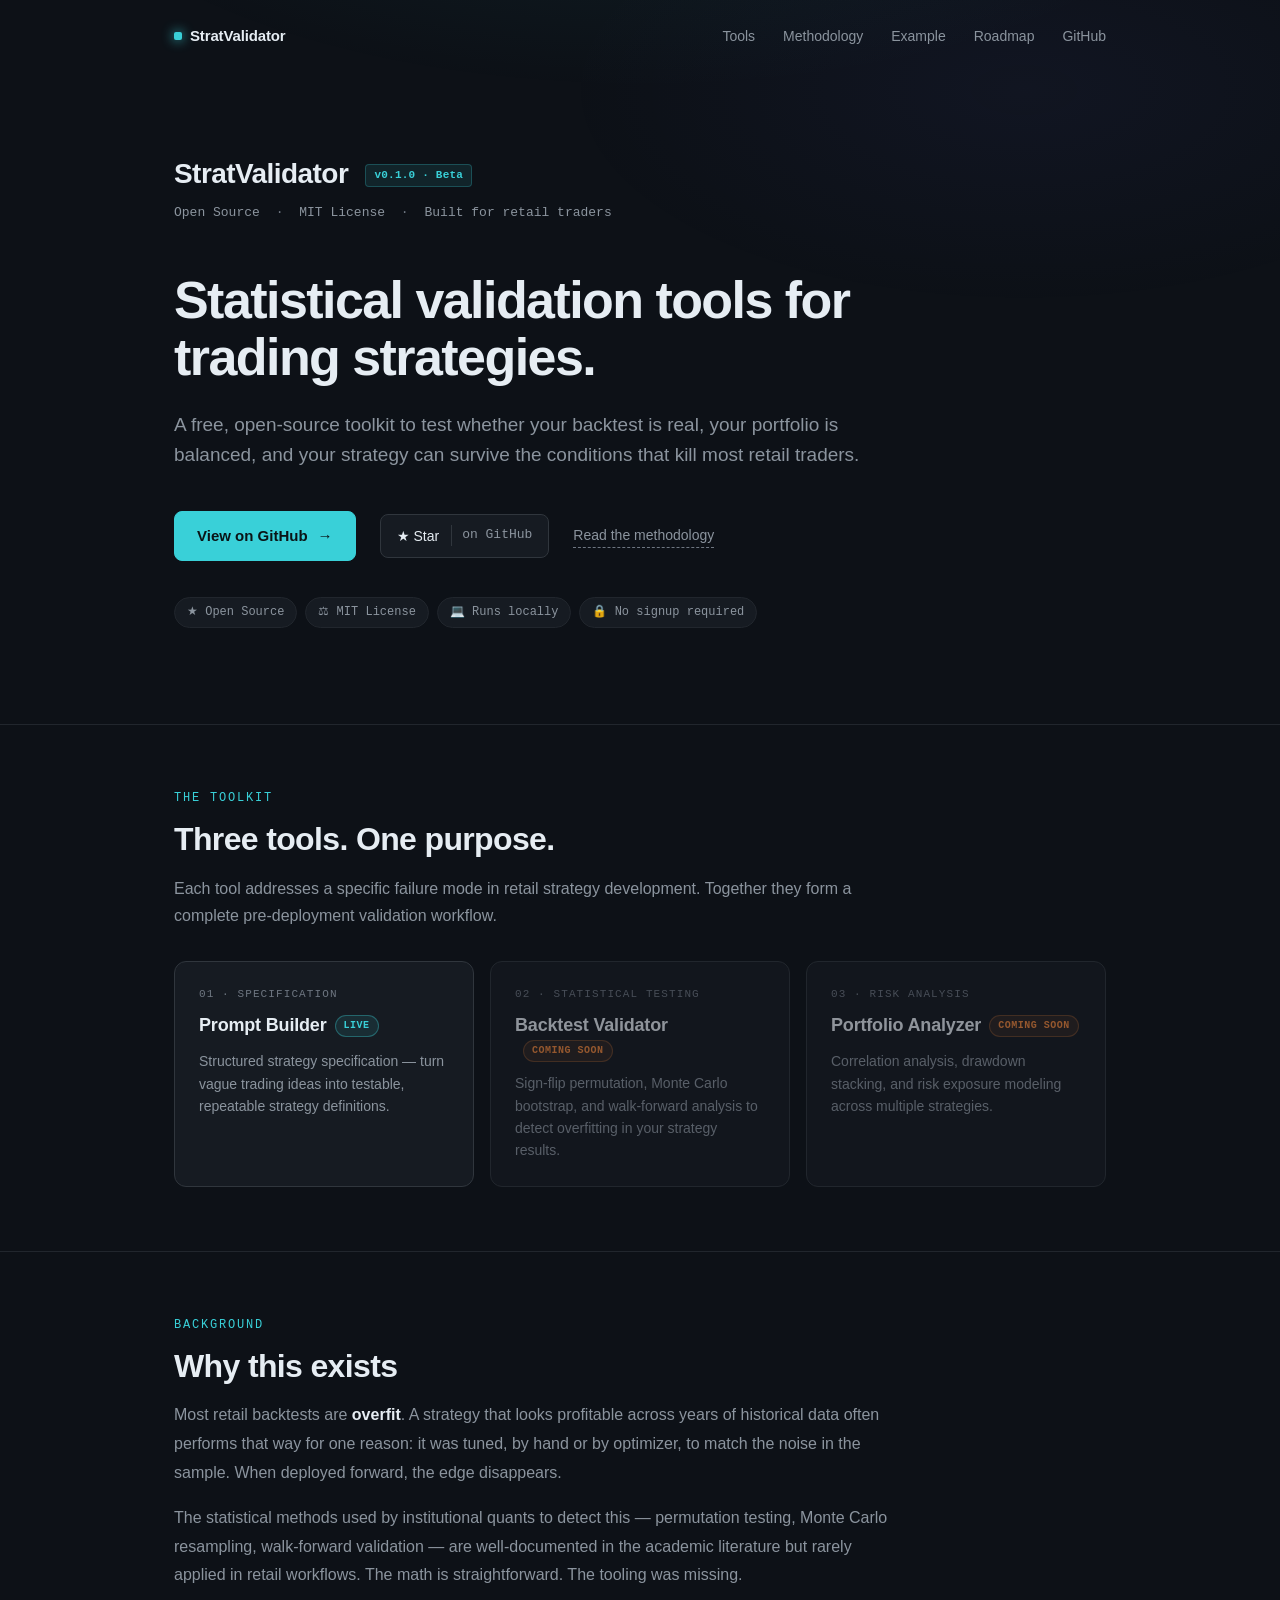
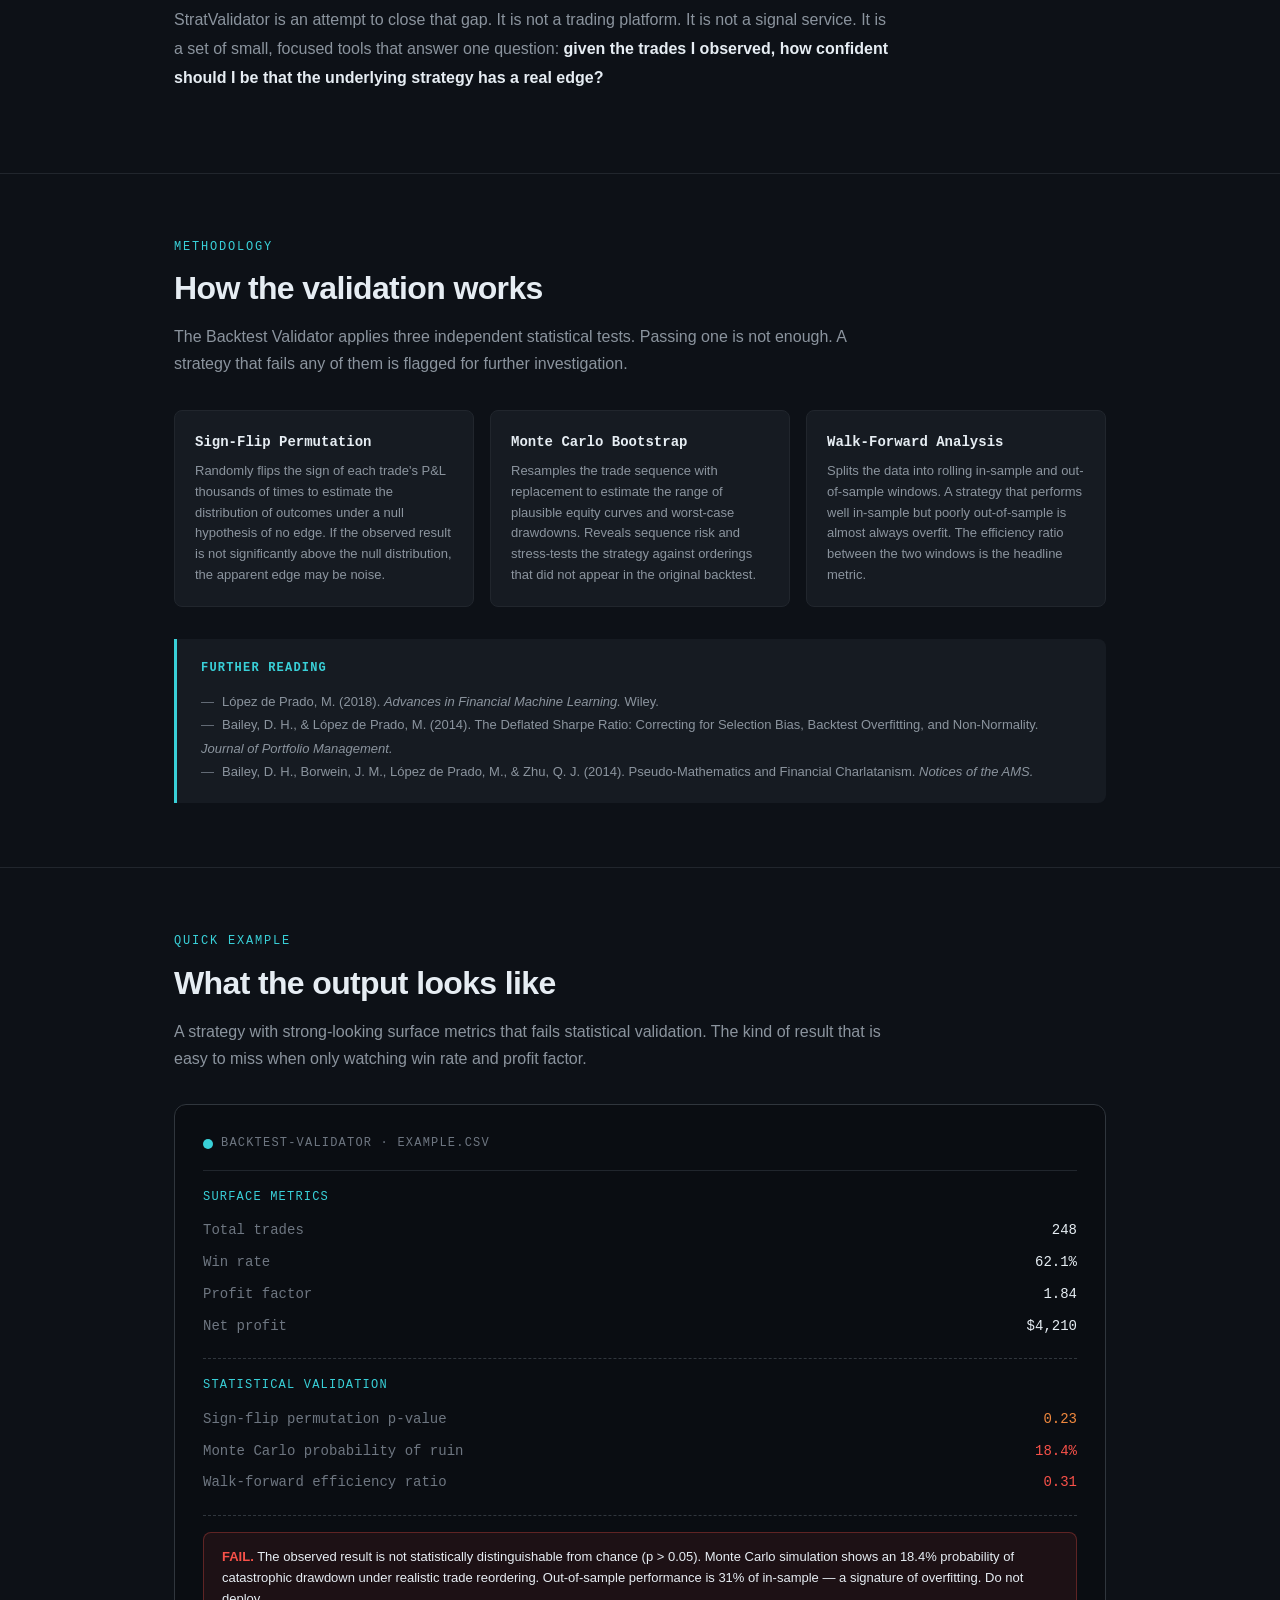
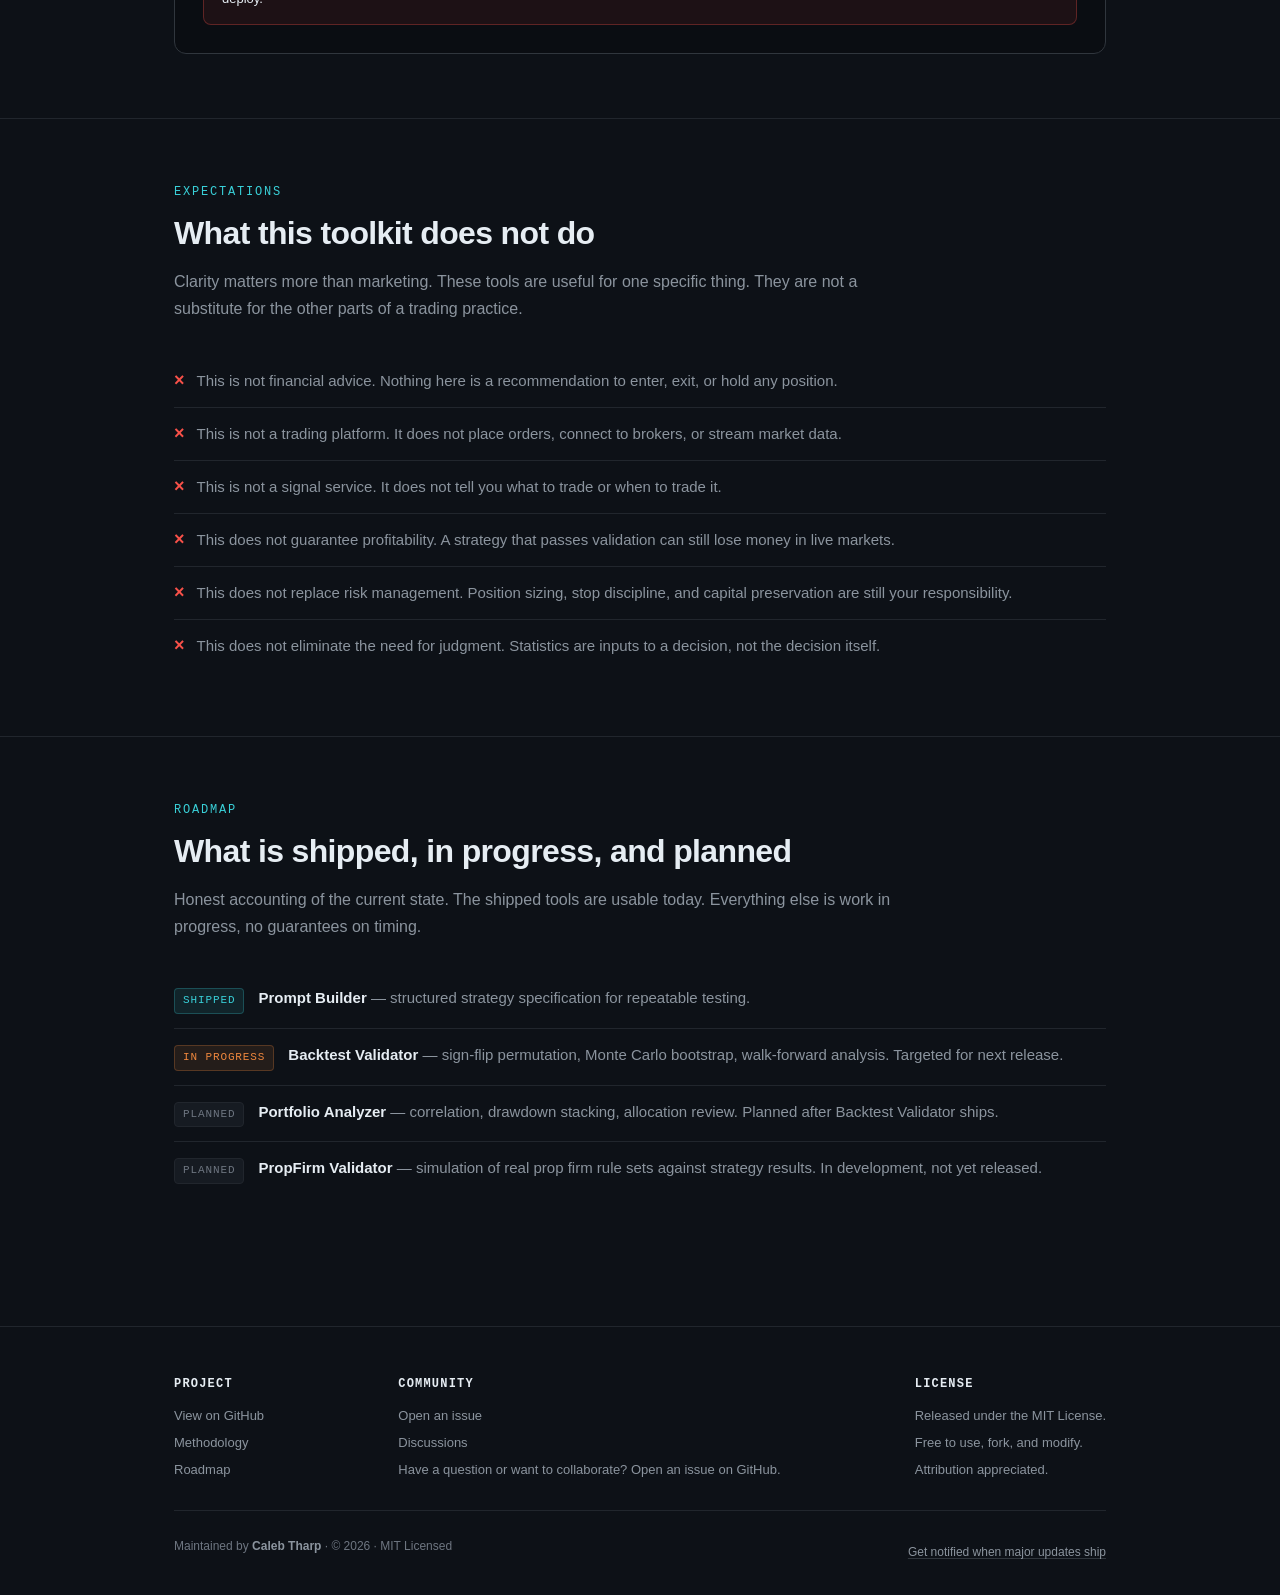
==== commit f8a09508: "Add files via upload" ====
--- a/index.html
+++ b/index.html
@@ -677,7 +677,7 @@
       Together they form a complete pre-deployment validation workflow.
     </p>
     <div class="tools-grid">
-      Prompt_Builder/" class="tool-card tool-card-link" aria-label="Open the Prompt Builder tool">
+      <a href="1_StratValidator_Prompt_Builder/" class="tool-card tool-card-link" aria-label="Open the Prompt Builder tool">
         <div class="tool-tag">01 &middot; Specification</div>
         <h3>Prompt Builder <span class="status-badge live">Live</span></h3>
         <p>Structured strategy specification &mdash; turn vague trading ideas into testable, repeatable strategy definitions.</p>
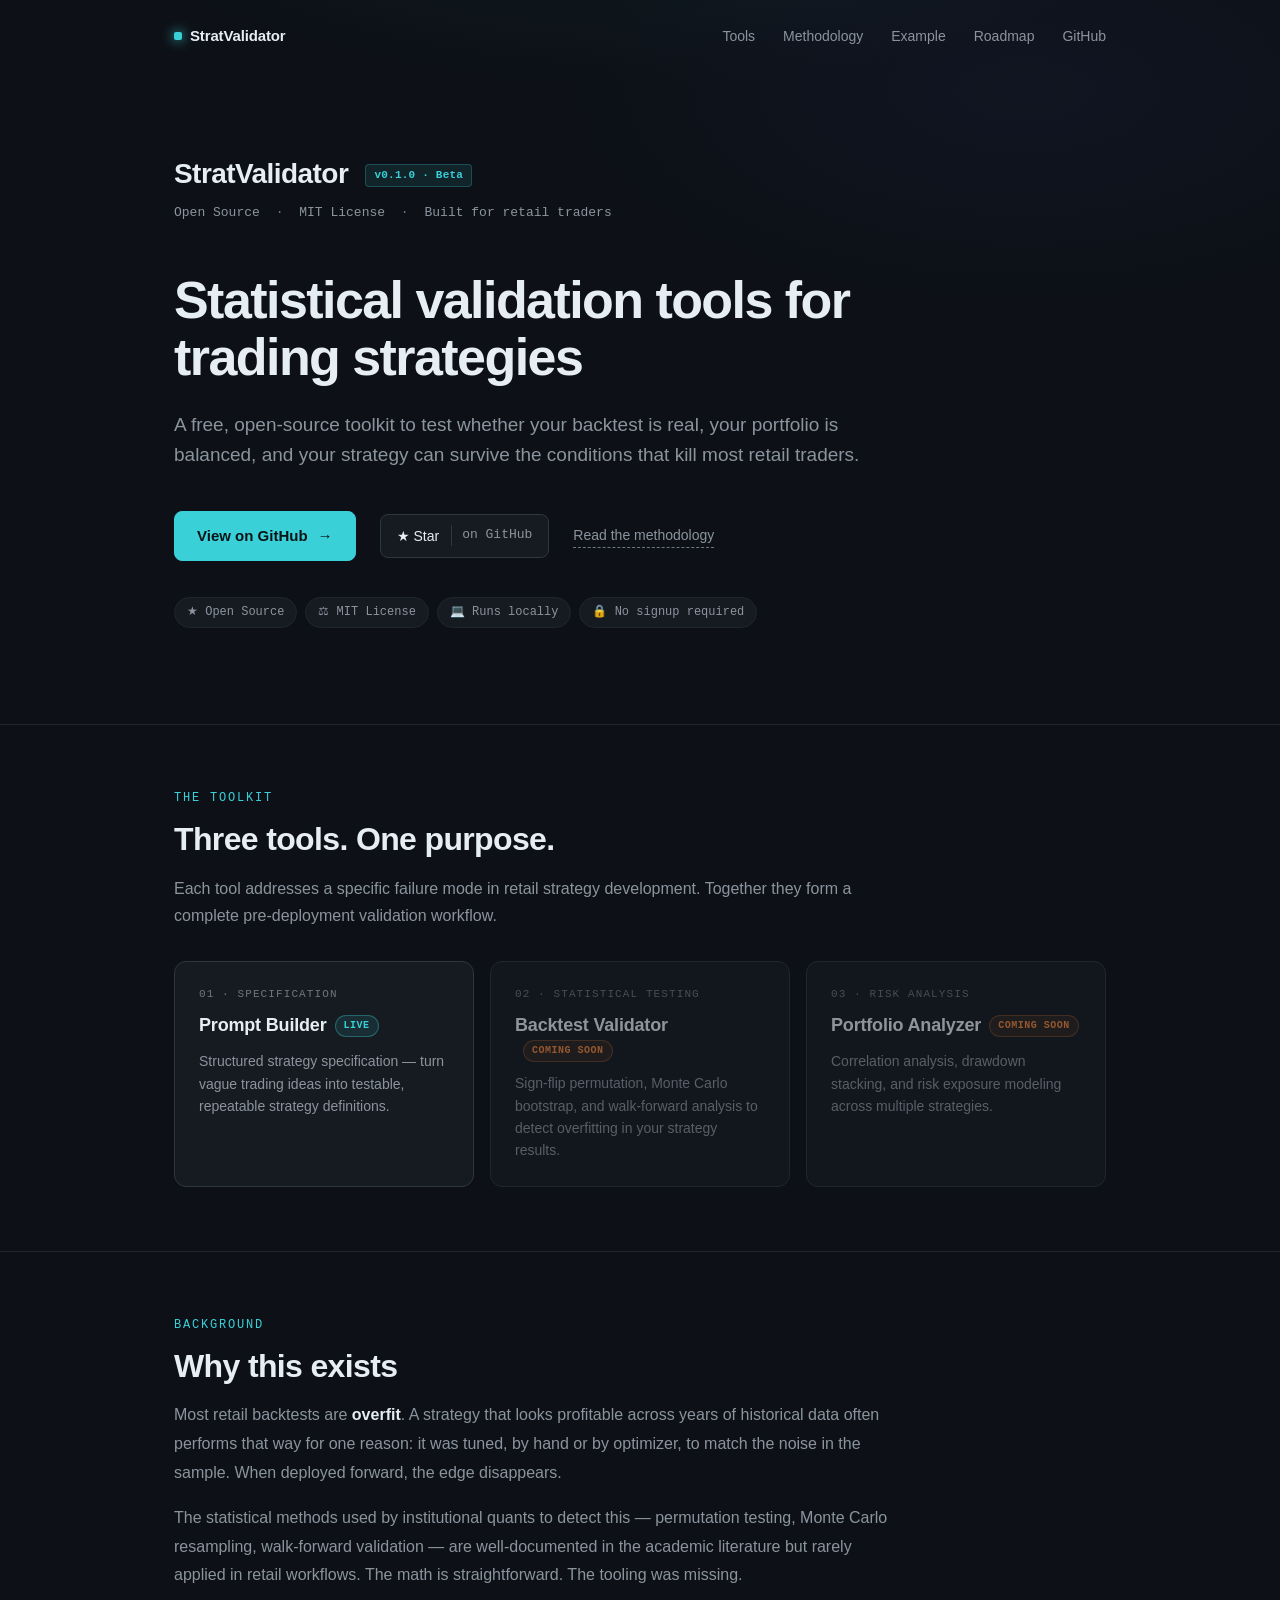
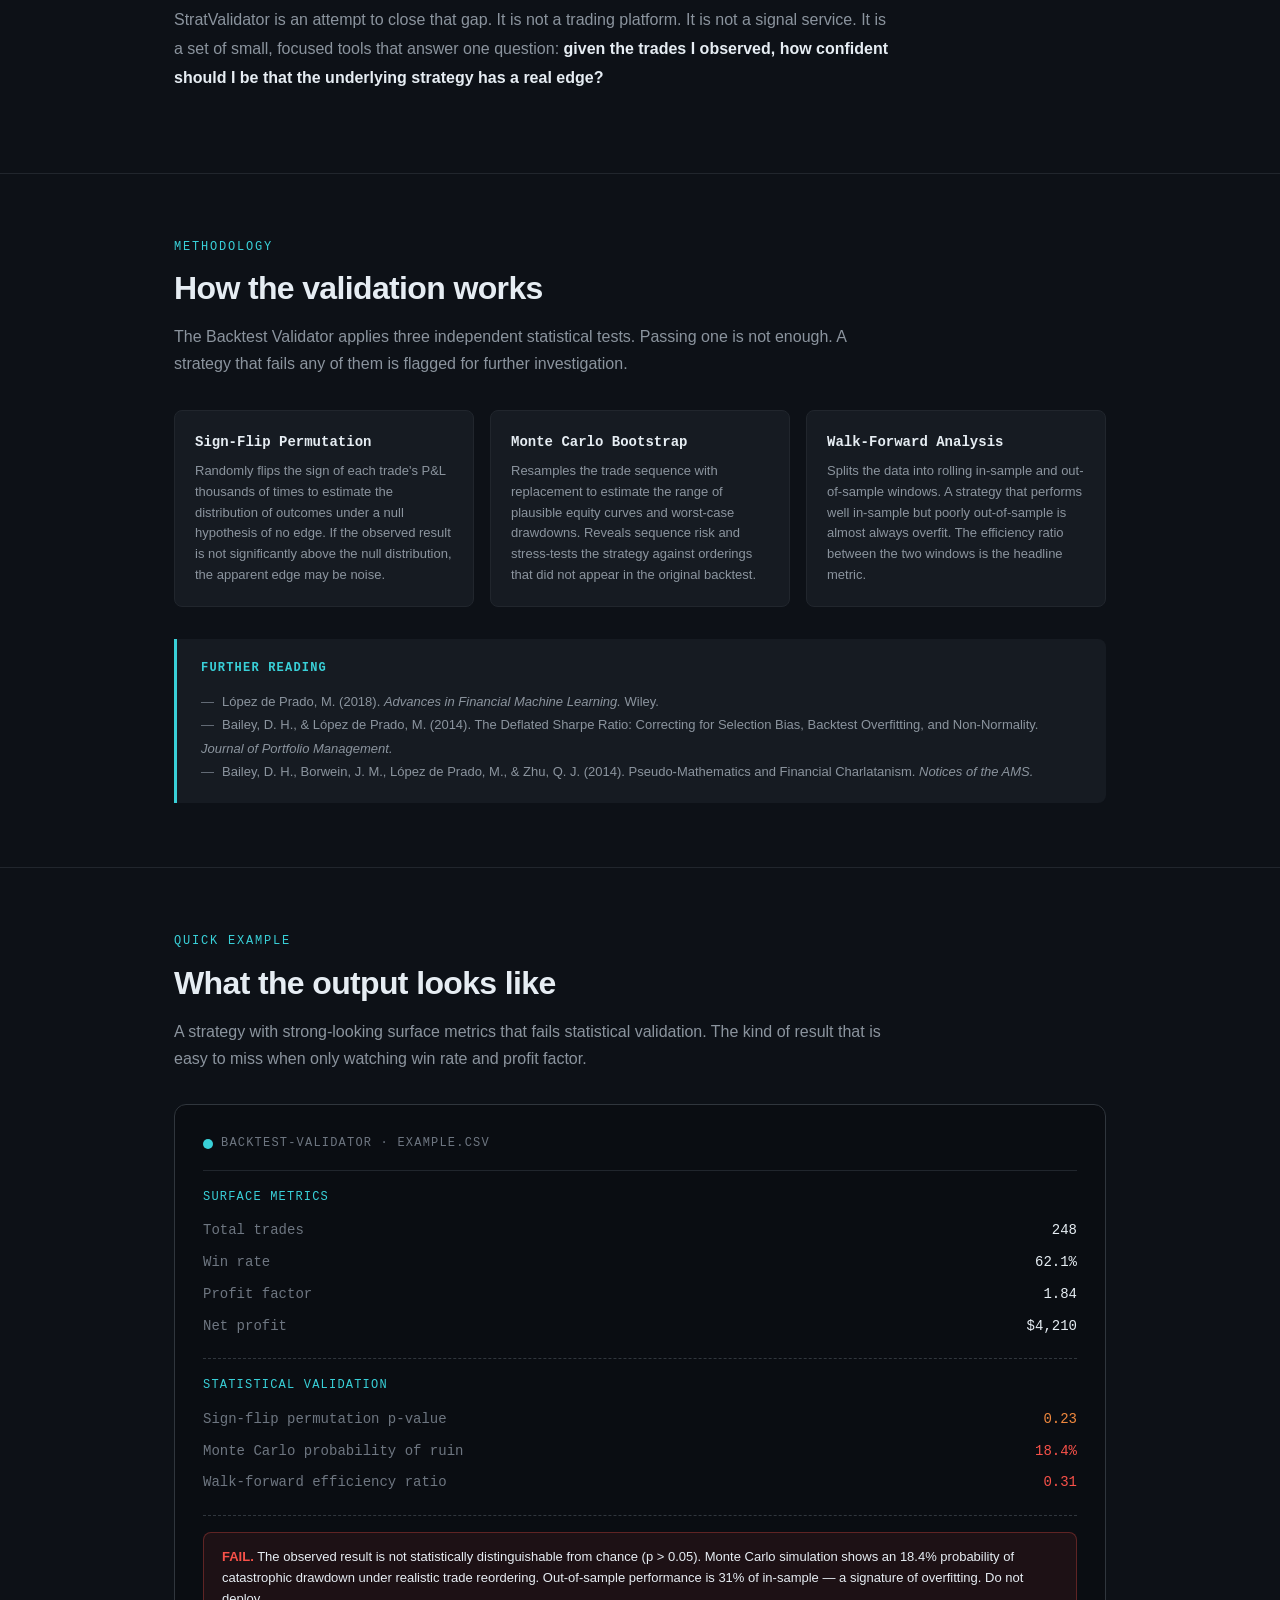
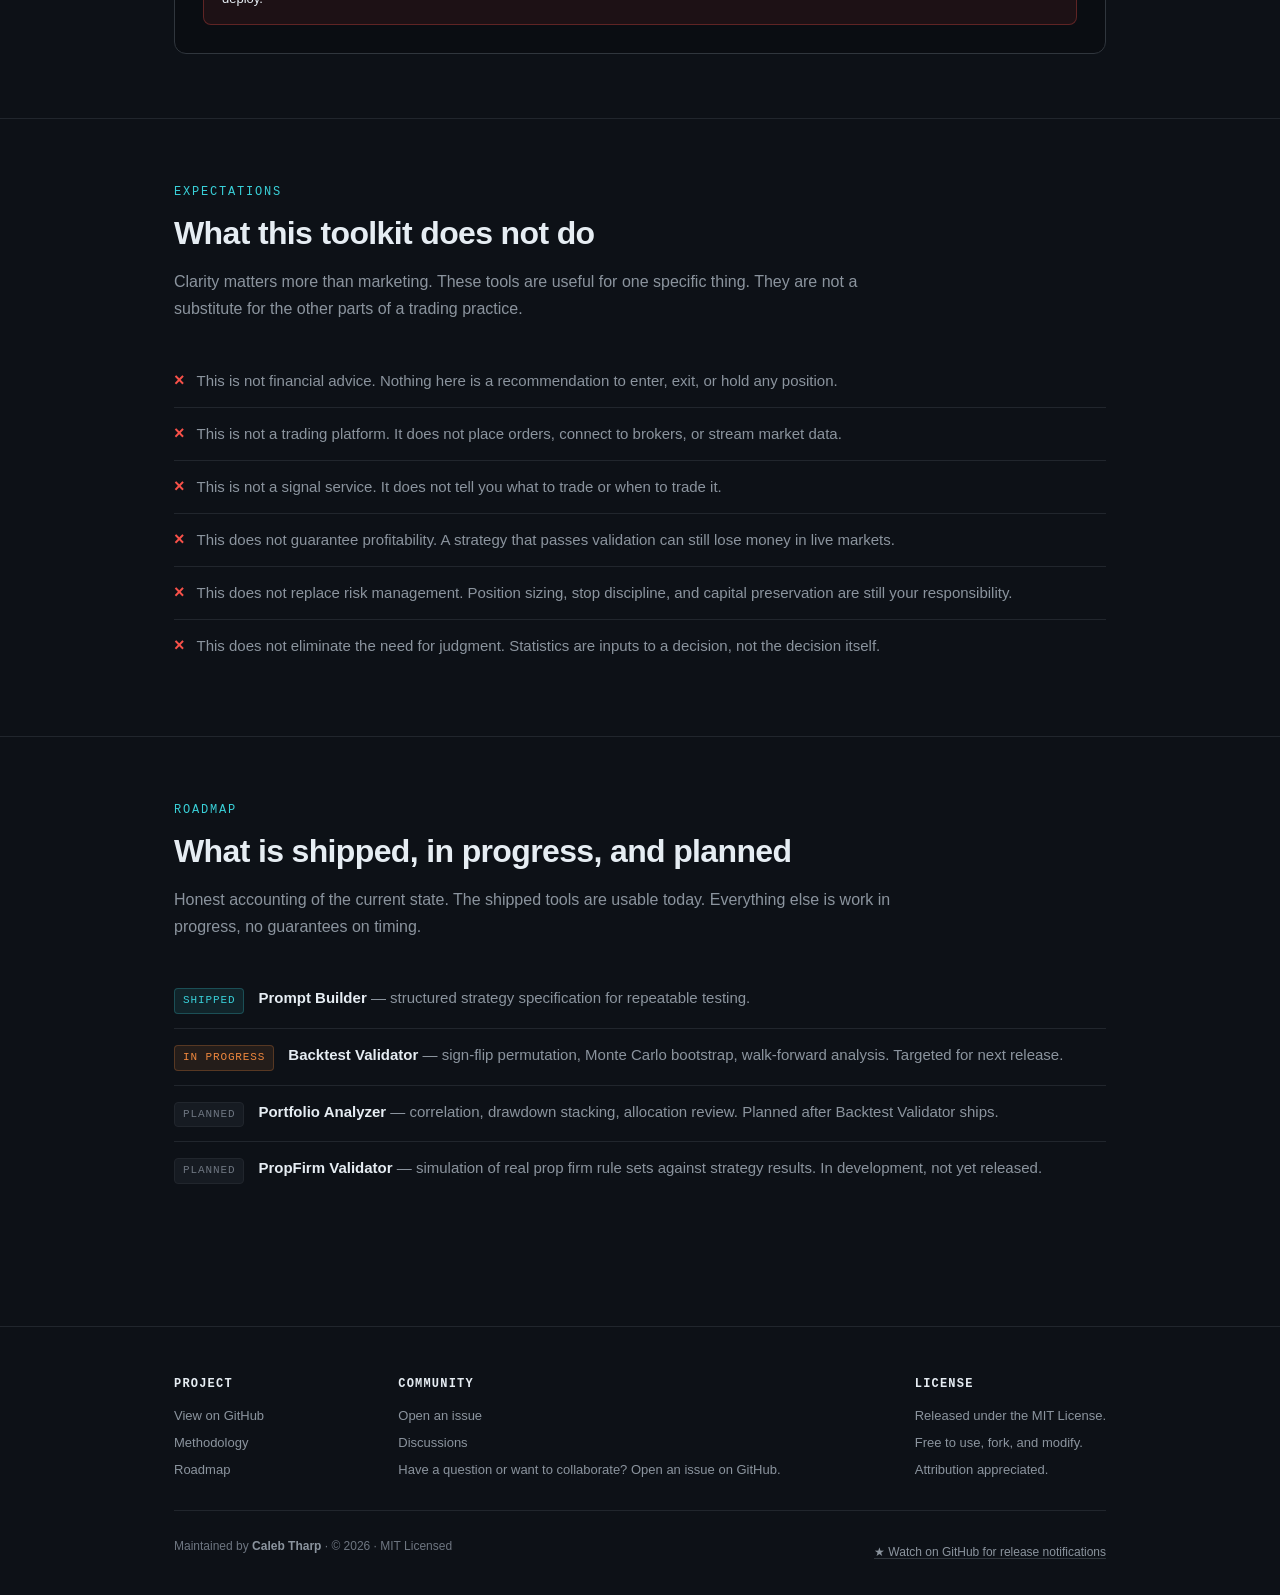
==== commit 09716dcc: "Add files via upload" ====
--- a/index.html
+++ b/index.html
@@ -3,8 +3,78 @@
 <head>
 <meta charset="UTF-8">
 <meta name="viewport" content="width=device-width, initial-scale=1.0">
-<title>StratValidator &mdash; Statistical validation tools for trading strategies</title>
-<meta name="description" content="A free, open-source toolkit to test whether your backtest is real, your portfolio is balanced, and your strategy can survive the conditions that kill most retail traders.">
+<title>StratValidator: Free Backtest & Strategy Validation Tools</title>
+<meta name="description" content="StratValidator Suite: free open-source NinjaTrader tools for backtest validation, Monte Carlo, walk-forward, and prop firm edge detection.">
+<link rel="canonical" href="https://calebltharp7.github.io/StratValidator-Suite/">
+
+<!-- Open Graph / Facebook / LinkedIn -->
+<meta property="og:type" content="website">
+<meta property="og:url" content="https://calebltharp7.github.io/StratValidator-Suite/">
+<meta property="og:title" content="StratValidator: Free Backtest & Strategy Validation Tools">
+<meta property="og:description" content="StratValidator Suite: free open-source NinjaTrader tools for backtest validation, Monte Carlo, walk-forward, and prop firm edge detection.">
+<meta property="og:image" content="https://calebltharp7.github.io/StratValidator-Suite/assets/og-image.png">
+<meta property="og:image:width" content="1200">
+<meta property="og:image:height" content="630">
+<meta property="og:image:alt" content="StratValidator Suite — Statistical validation tools for trading strategies">
+<meta property="og:site_name" content="StratValidator Suite">
+<meta property="og:locale" content="en_US">
+
+<!-- Twitter / X Card -->
+<meta name="twitter:card" content="summary_large_image">
+<meta name="twitter:url" content="https://calebltharp7.github.io/StratValidator-Suite/">
+<meta name="twitter:title" content="StratValidator: Free Backtest & Strategy Validation Tools">
+<meta name="twitter:description" content="Prove your backtest is real, your portfolio is balanced, and your strategy survives what kills most retail traders.">
+<meta name="twitter:image" content="https://calebltharp7.github.io/StratValidator-Suite/assets/og-image.png">
+<meta name="twitter:image:alt" content="StratValidator Suite — Statistical validation tools for trading strategies">
+
+<!-- JSON-LD Structured Data -->
+<script type="application/ld+json">
+{
+  "@context": "https://schema.org",
+  "@type": "SoftwareApplication",
+  "name": "StratValidator Suite",
+  "alternateName": "StratValidator",
+  "description": "Free open-source toolkit for NinjaTrader 8 that validates trading strategies through backtest integrity checks, Monte Carlo simulation, walk-forward analysis, and prop firm edge detection.",
+  "url": "https://calebltharp7.github.io/StratValidator-Suite/",
+  "image": "https://calebltharp7.github.io/StratValidator-Suite/assets/og-image.png",
+  "applicationCategory": "FinanceApplication",
+  "applicationSubCategory": "Trading Strategy Validation",
+  "operatingSystem": "Windows",
+  "softwareRequirements": "NinjaTrader 8",
+  "offers": {
+    "@type": "Offer",
+    "price": "0",
+    "priceCurrency": "USD",
+    "availability": "https://schema.org/InStock"
+  },
+  "license": "https://opensource.org/licenses/MIT",
+  "isAccessibleForFree": true,
+  "featureList": [
+    "Backtest Validation",
+    "Monte Carlo Simulation",
+    "Walk-Forward Analysis",
+    "Portfolio Balance Analysis",
+    "Strategy Stress Testing"
+  ],
+  "author": {
+    "@type": "Person",
+    "name": "Caleb Tharp",
+    "url": "https://github.com/calebltharp7"
+  },
+  "publisher": {
+    "@type": "Person",
+    "name": "Caleb Tharp",
+    "url": "https://github.com/calebltharp7"
+  },
+  "codeRepository": "https://github.com/calebltharp7/StratValidator-Suite",
+  "programmingLanguage": "Python",
+  "audience": {
+    "@type": "Audience",
+    "audienceType": "Retail traders, quantitative analysts, prop firm traders"
+  }
+}
+</script>
+
 <style>
 *, *::before, *::after { box-sizing: border-box; margin: 0; padding: 0; }
 :root {
@@ -620,7 +690,7 @@
 <!-- ============ TOP NAV ============ -->
 <div class="container">
   <nav class="topnav">
-    <a href="#" class="brand-mark">StratValidator</a>
+    <a href="./" class="brand-mark" aria-label="StratValidator — home">StratValidator</a>
     <div class="nav-links">
       <a href="#tools">Tools</a>
       <a href="#methodology">Methodology</a>
@@ -640,7 +710,7 @@
       </div>
     </div>
     <h1 class="hero-headline">
-      Statistical validation tools for trading strategies.
+      Statistical validation tools for trading strategies
     </h1>
     <p class="hero-subhead">
       A free, open-source toolkit to test whether your backtest is real,
@@ -863,7 +933,7 @@
         MIT Licensed
       </div>
       <div class="footer-newsletter">
-        <a href="#">Get notified when major updates ship</a>
+        <a href="https://github.com/calebltharp7/StratValidator-Suite" target="_blank" rel="noopener noreferrer">★ Watch on GitHub for release notifications</a>
       </div>
     </div>
   </div>
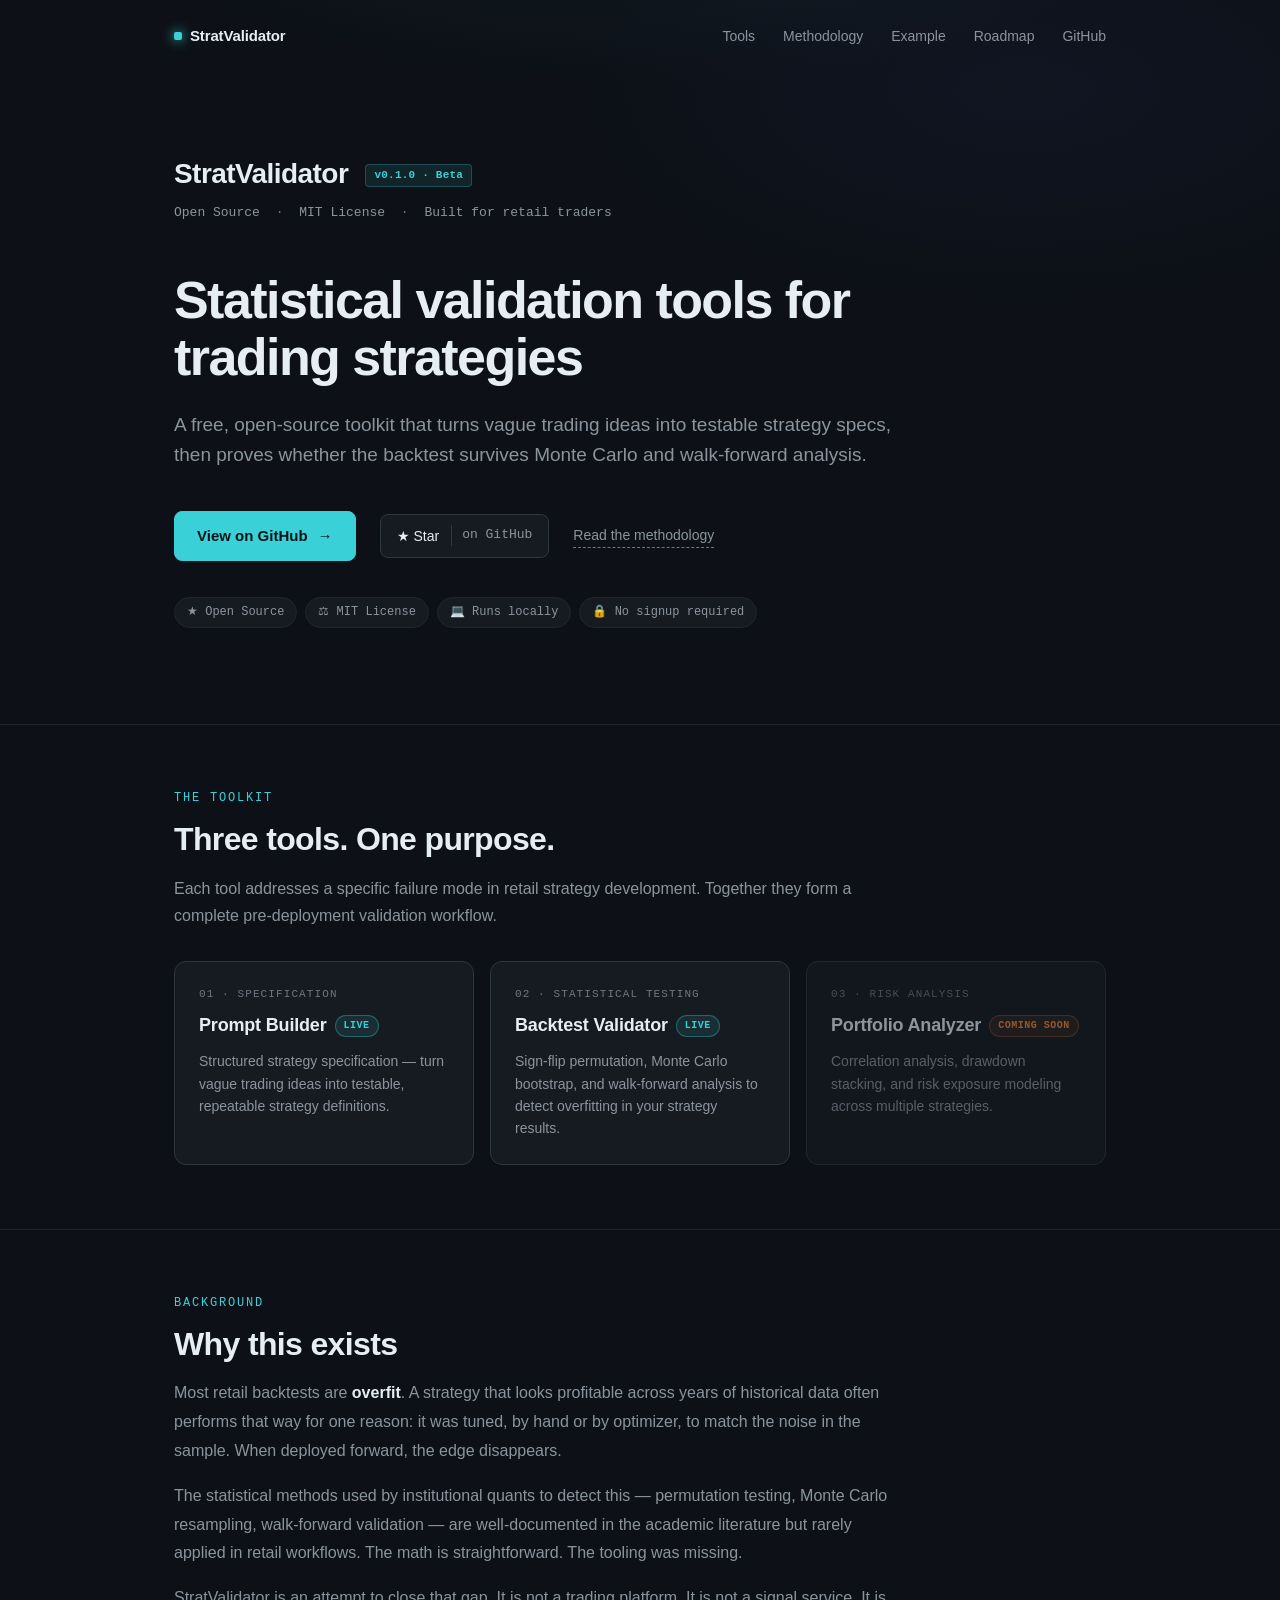
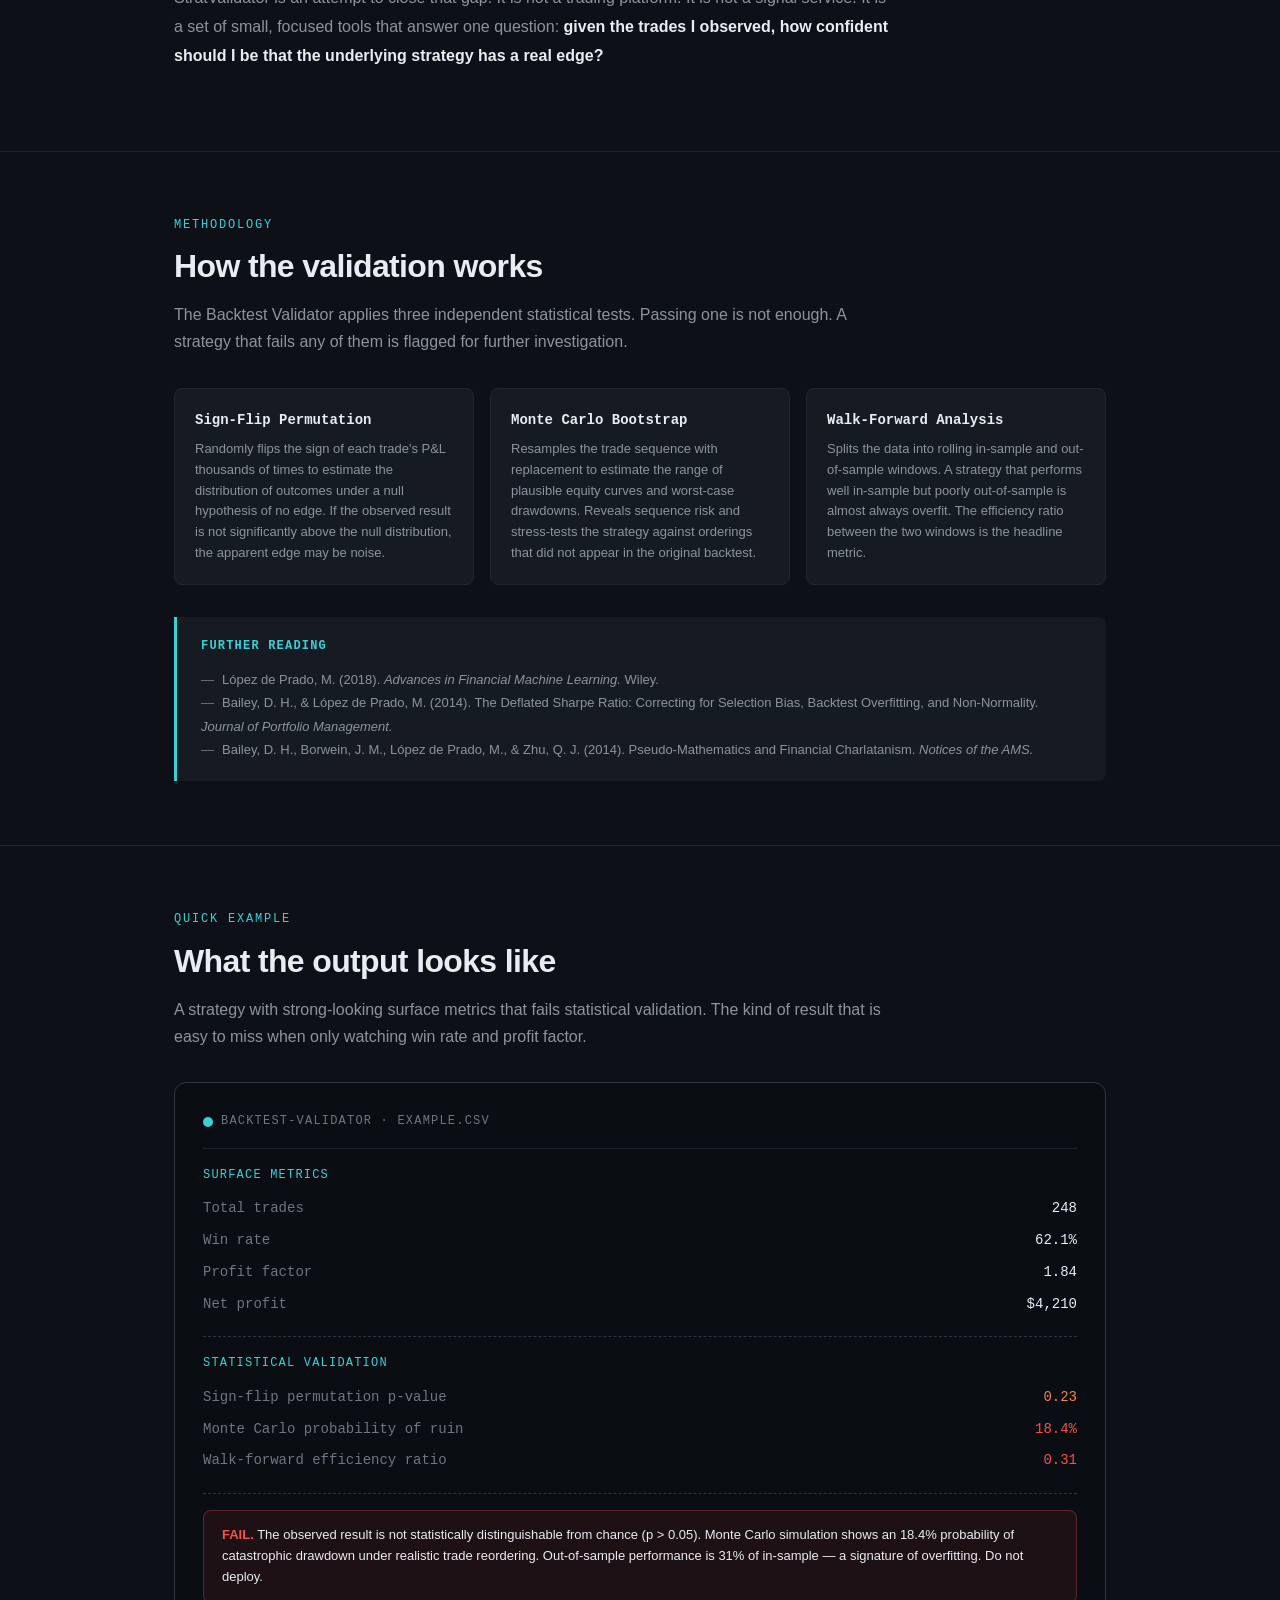
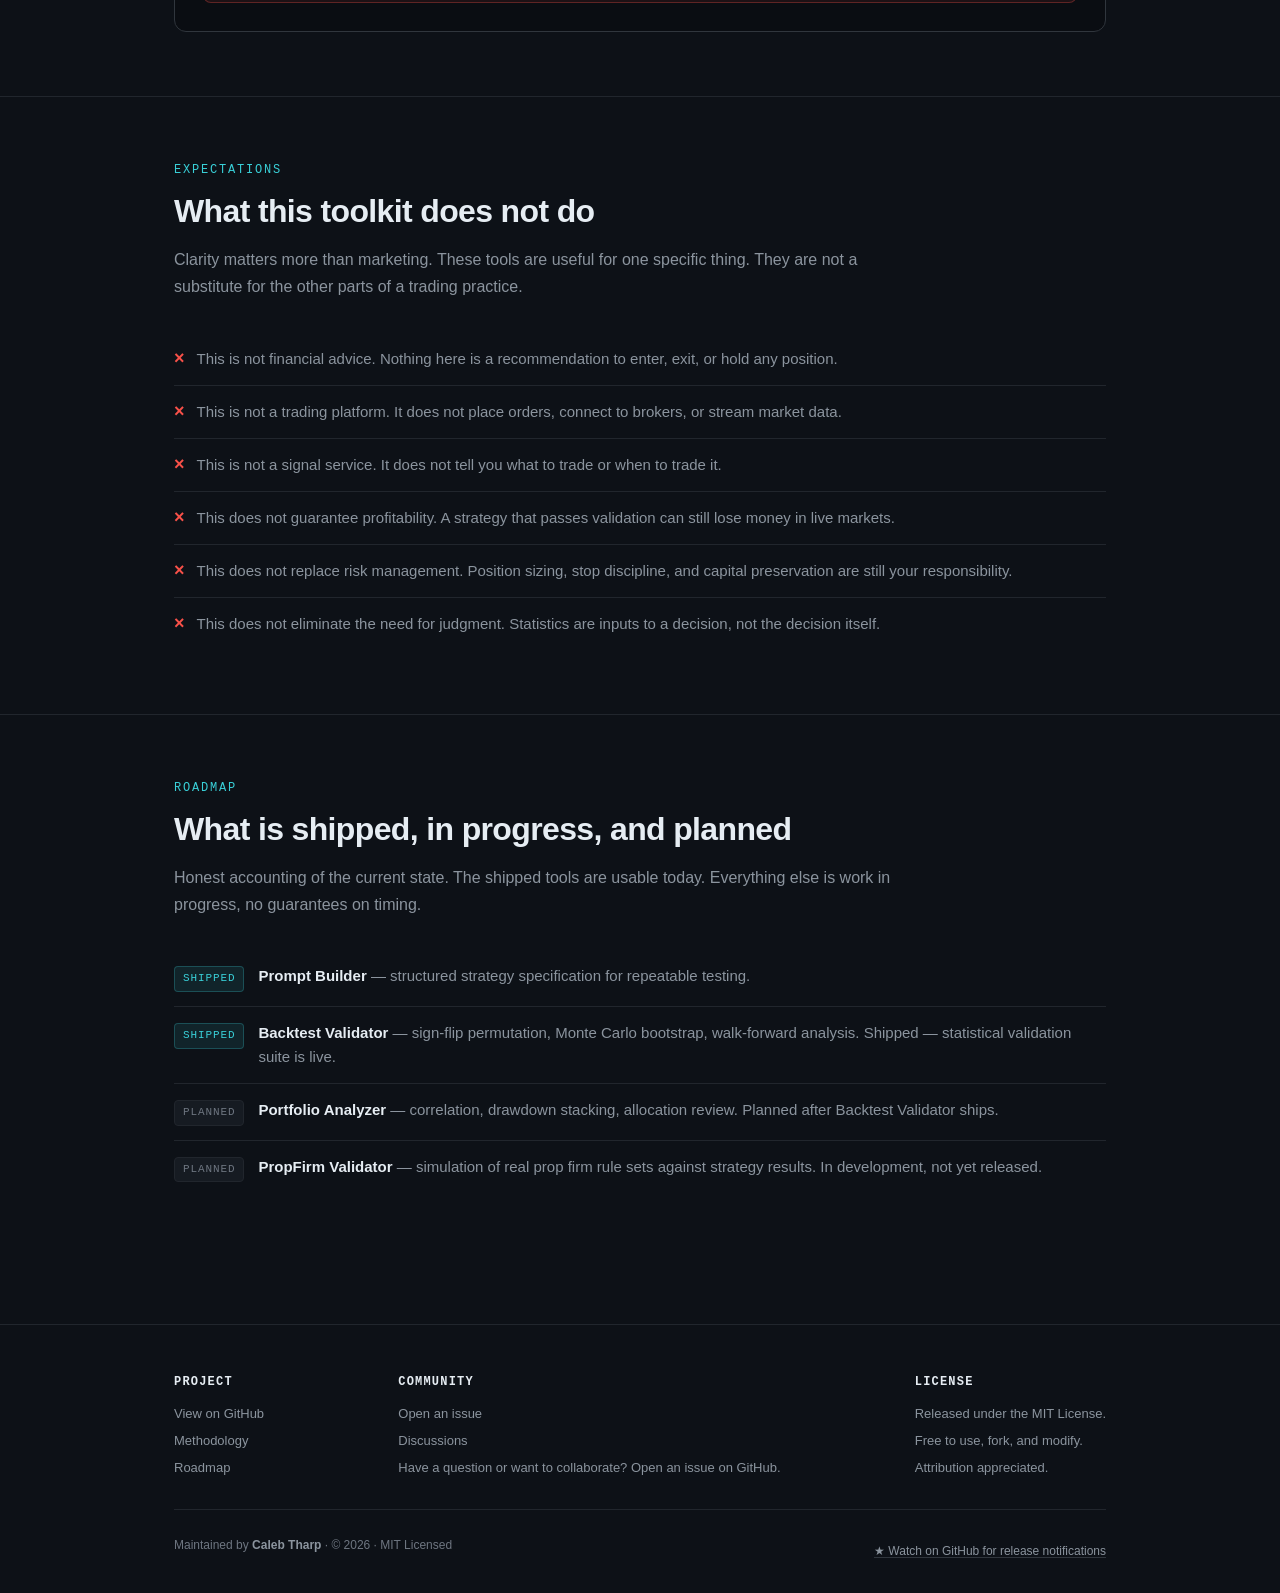
==== commit 6b523034: "Add files via upload" ====
--- a/index.html
+++ b/index.html
@@ -11,7 +11,7 @@
 <meta property="og:type" content="website">
 <meta property="og:url" content="https://calebltharp7.github.io/StratValidator-Suite/">
 <meta property="og:title" content="StratValidator: Free Backtest & Strategy Validation Tools">
-<meta property="og:description" content="StratValidator Suite: free open-source NinjaTrader tools for backtest validation, Monte Carlo, walk-forward, and prop firm edge detection.">
+<meta property="og:description" content="Free open-source NinjaTrader 8 toolkit. Two live tools: Prompt Builder for strategy specs, plus Monte Carlo and walk-forward backtest validation.">
 <meta property="og:image" content="https://calebltharp7.github.io/StratValidator-Suite/assets/og-image.png">
 <meta property="og:image:width" content="1200">
 <meta property="og:image:height" content="630">
@@ -23,7 +23,7 @@
 <meta name="twitter:card" content="summary_large_image">
 <meta name="twitter:url" content="https://calebltharp7.github.io/StratValidator-Suite/">
 <meta name="twitter:title" content="StratValidator: Free Backtest & Strategy Validation Tools">
-<meta name="twitter:description" content="Prove your backtest is real, your portfolio is balanced, and your strategy survives what kills most retail traders.">
+<meta name="twitter:description" content="Free NinjaTrader 8 tools to prove your backtest is real. Sign-flip permutation, Monte Carlo, walk-forward. Runs locally.">
 <meta name="twitter:image" content="https://calebltharp7.github.io/StratValidator-Suite/assets/og-image.png">
 <meta name="twitter:image:alt" content="StratValidator Suite — Statistical validation tools for trading strategies">
 
@@ -713,9 +713,7 @@
       Statistical validation tools for trading strategies
     </h1>
     <p class="hero-subhead">
-      A free, open-source toolkit to test whether your backtest is real,
-      your portfolio is balanced, and your strategy can survive the conditions
-      that kill most retail traders.
+      A free, open-source toolkit that turns vague trading ideas into testable strategy specs, then proves whether the backtest survives Monte Carlo and walk-forward analysis.
     </p>
     <div class="cta-row">
       <a href="https://github.com/calebltharp7/StratValidator-Suite" class="btn-primary" target="_blank" rel="noopener">
@@ -752,11 +750,11 @@
         <h3>Prompt Builder <span class="status-badge live">Live</span></h3>
         <p>Structured strategy specification &mdash; turn vague trading ideas into testable, repeatable strategy definitions.</p>
       </a>
-      <article class="tool-card tool-card-disabled" aria-disabled="true">
+      <a href="2_StratValidator_Backtest_Validator/" class="tool-card tool-card-link" aria-label="Open the Backtest Validator tool">
         <div class="tool-tag">02 &middot; Statistical Testing</div>
-        <h3>Backtest Validator <span class="status-badge soon">Coming Soon</span></h3>
+        <h3>Backtest Validator <span class="status-badge live">Live</span></h3>
         <p>Sign-flip permutation, Monte Carlo bootstrap, and walk-forward analysis to detect overfitting in your strategy results.</p>
-      </article>
+      </a>
       <article class="tool-card tool-card-disabled" aria-disabled="true">
         <div class="tool-tag">03 &middot; Risk Analysis</div>
         <h3>Portfolio Analyzer <span class="status-badge soon">Coming Soon</span></h3>
@@ -889,8 +887,8 @@
         <span class="roadmap-item-text"><strong>Prompt Builder</strong> &mdash; structured strategy specification for repeatable testing.</span>
       </li>
       <li>
-        <span class="roadmap-status progress">In Progress</span>
-        <span class="roadmap-item-text"><strong>Backtest Validator</strong> &mdash; sign-flip permutation, Monte Carlo bootstrap, walk-forward analysis. Targeted for next release.</span>
+        <span class="roadmap-status shipped">Shipped</span>
+        <span class="roadmap-item-text"><strong>Backtest Validator</strong> &mdash; sign-flip permutation, Monte Carlo bootstrap, walk-forward analysis. Shipped &mdash; statistical validation suite is live.</span>
       </li>
       <li>
         <span class="roadmap-status future">Planned</span>
